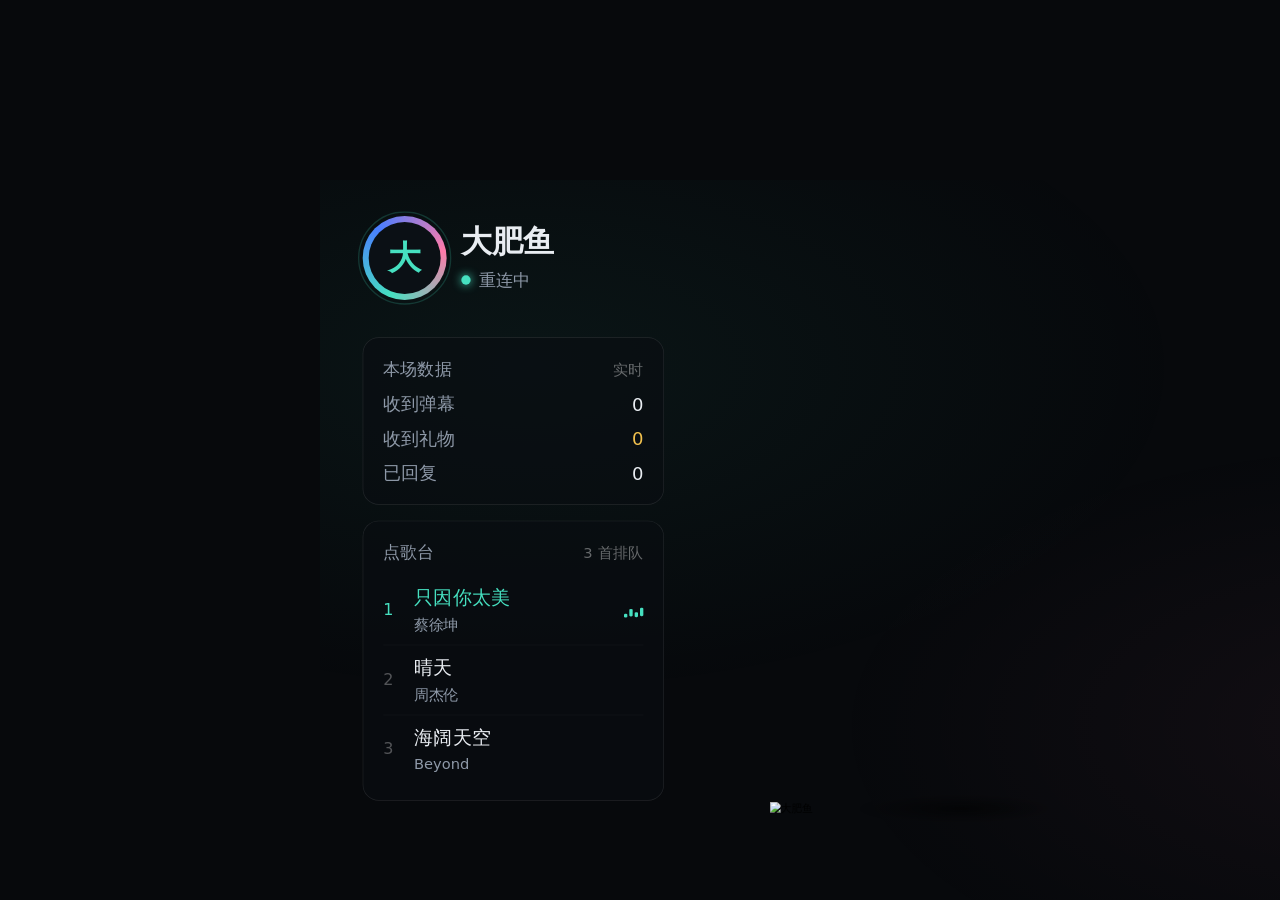
==== index.html @ 65b8901b "chore: 建库 —— 只收代码，素材/缓存/登录态一律不进仓库 这个目录 555MB，代码只占 6.6MB。收进来的 44 个文件： 桥（bridge.mjs / reply.mjs）、原生画面（" ====
<!doctype html>
<html lang="zh-CN">
<head>
<meta charset="utf-8">
<meta name="viewport" content="width=device-width, initial-scale=1">
<title>抖音直播 overlay · 1080×1920</title>
<style>
  :root{
    --sw:1080px;          /* 画布尺寸：竖屏 9:16，body.wide 下改成横屏 16:9 */
    --sh:1920px;
    --ink:#E9EDF2;
    --dim:#8E99A8;
    --teal:#46E0C0;
    --gold:#F2C14E;
    --pink:#FF7BA9;
    --card:rgba(10,14,18,.62);
    --stroke:rgba(255,255,255,.10);
    --stroke-2:rgba(255,255,255,.18);
    font-family:"PingFang SC","Microsoft YaHei","Noto Sans SC",system-ui,sans-serif;
  }
  *{box-sizing:border-box;margin:0;padding:0}
  html,body{height:100%;overflow:hidden;background:#07090c}
  body.obs{background:transparent}

  #wrap{position:fixed;inset:0;display:grid;place-items:center}
  #stage{
    position:relative;width:var(--sw);height:var(--sh);
    transform-origin:center center;
    background:
      radial-gradient(1100px 700px at 18% 22%, rgba(70,224,192,.06), transparent 60%),
      radial-gradient(900px 620px at 84% 74%, rgba(255,123,169,.05), transparent 60%);
  }
  body.obs #stage{background:none}

  .hint{
    position:absolute;left:0;right:0;bottom:14px;text-align:center;
    font-size:20px;color:rgba(255,255,255,.28);letter-spacing:.4px;
    display:none;
  }
  body.showhint .hint{display:block}
  body.obs .hint{display:none}

  .card{
    background:var(--card);
    border:1px solid var(--stroke);
    border-radius:24px;
    /* 原来这里还有 backdrop-filter:blur(14px)，是渲染进程 OOM 的帮凶：
       背景里有动画元素时，毛玻璃每帧都要重拍一次背景快照。深色画布上肉眼几乎看不出差别。 */
  }

  /* ---------- 左上：主播牌 ---------- */
  .brand{position:absolute;left:56px;top:72px;display:flex;align-items:center;gap:20px}
  .avatar{
    width:104px;height:104px;border-radius:50%;
    background:conic-gradient(from 200deg,#46E0C0,#4a7dff,#ff7ba9,#46E0C0);
    display:grid;place-items:center;position:relative;
  }
  .avatar::after{
    content:"";position:absolute;inset:-6px;border-radius:50%;
    border:2px solid rgba(70,224,192,.35);
    animation:pulse 3.2s ease-in-out infinite;
  }
  @keyframes pulse{0%,100%{opacity:.35;transform:scale(1)}50%{opacity:.9;transform:scale(1.03)}}
  .avatar i{
    width:88px;height:88px;border-radius:50%;background:#0b1015;
    display:grid;place-items:center;font-style:normal;
    font-size:40px;font-weight:600;color:var(--teal);
  }
  .avatar img{
    width:88px;height:88px;border-radius:50%;object-fit:cover;
    object-position:50% 42%;display:block;position:relative;
  }

  /* 中间：皮套位
     注意：这里**不能用 filter:drop-shadow**。给一个正在做 transform 动画的元素加
     50px 高斯阴影 = 每帧重新栅格化整块带模糊的图层，iGPU 上会烧 CPU 并撑爆显存。
     阴影改用下面那个 .pi-shadow 的径向渐变椭圆，纯填充，几乎零成本。 */
  .pi{
    position:absolute;left:50%;bottom:370px;width:600px;
    transform:translateX(-50%);
    animation:float 6s ease-in-out infinite;
    will-change:transform;
  }
  .pi img{
    width:100%;display:block;
    animation:breathe 4.2s ease-in-out infinite;
    transform-origin:50% 92%;
  }
  .pi-shadow{
    position:absolute;left:50%;bottom:340px;width:440px;height:72px;
    transform:translateX(-50%);
    background:radial-gradient(50% 50% at 50% 50%,rgba(0,0,0,.55),rgba(0,0,0,0) 72%);
    animation:floatS 6s ease-in-out infinite;
    pointer-events:none;
  }
  @keyframes floatS{
    0%,100%{transform:translateX(-50%) scale(1);opacity:.9}
    50%{transform:translateX(-50%) scale(.96);opacity:.72}
  }
  @keyframes float{
    0%,100%{transform:translateX(-50%) translateY(0)}
    50%{transform:translateX(-50%) translateY(-12px)}
  }
  @keyframes breathe{
    0%,100%{transform:scale(1)}
    50%{transform:scale(1.018)}
  }
  /* 说话时轻微起伏，让静态图看起来还有气 */
  body.talking .pi img{animation:breathe 1.6s ease-in-out infinite}
  .who b{display:block;font-size:38px;font-weight:600;letter-spacing:.5px;color:var(--ink);line-height:1.15}
  .who span{display:flex;align-items:center;gap:10px;margin-top:12px;font-size:22px;color:var(--dim)}
  .dot{width:12px;height:12px;border-radius:50%;background:var(--teal);box-shadow:0 0 14px var(--teal)}
  .dot.busy{background:var(--gold);box-shadow:0 0 14px var(--gold)}

  /* ---------- 左栏 ---------- */
  .leftcol{position:absolute;left:56px;top:300px;width:406px;display:flex;flex-direction:column;gap:20px}

  .card.pad{padding:26px 26px 24px}
  .k{font-size:21px;color:var(--dim);letter-spacing:.6px;margin-bottom:16px;display:flex;justify-content:space-between;align-items:baseline}
  .k em{font-style:normal;font-size:19px;color:rgba(255,255,255,.38)}
  .big{font-size:56px;font-weight:600;color:var(--ink);line-height:1;font-variant-numeric:tabular-nums}
  .big small{font-size:24px;color:var(--dim);font-weight:400;margin-left:8px}

  .bar{height:10px;border-radius:99px;background:rgba(255,255,255,.09);overflow:hidden;margin-top:20px}
  .bar i{display:block;height:100%;width:0;border-radius:99px;
    background:linear-gradient(90deg,var(--teal),#7fe0ff);transition:width .9s cubic-bezier(.2,.8,.2,1)}

  .rows{display:flex;flex-direction:column;gap:14px}
  .row{display:flex;justify-content:space-between;align-items:center;font-size:23px;color:var(--dim)}
  .row b{color:var(--ink);font-weight:500;font-variant-numeric:tabular-nums}
  .row b.hot{color:var(--gold)}

  /* 点歌台 */
  .song{display:flex;gap:14px;align-items:center;padding:12px 0;border-top:1px solid rgba(255,255,255,.06)}
  .song:first-of-type{border-top:0;padding-top:0}
  .idx{width:26px;font-size:20px;color:rgba(255,255,255,.3);font-variant-numeric:tabular-nums}
  .song .t{flex:1;min-width:0}
  .song .t b{display:block;font-size:24px;font-weight:500;color:var(--ink);white-space:nowrap;overflow:hidden;text-overflow:ellipsis}
  .song .t span{display:block;font-size:19px;color:var(--dim);margin-top:5px;white-space:nowrap;overflow:hidden;text-overflow:ellipsis}
  .song.now .idx{color:var(--teal)}
  .song.now .t b{color:var(--teal)}
  .eq{display:flex;align-items:flex-end;gap:3px;height:22px}
  .eq i{width:4px;background:var(--teal);border-radius:2px;animation:eq .9s ease-in-out infinite}
  .eq i:nth-child(1){height:9px;animation-delay:0s}
  .eq i:nth-child(2){height:18px;animation-delay:.15s}
  .eq i:nth-child(3){height:12px;animation-delay:.3s}
  .eq i:nth-child(4){height:20px;animation-delay:.45s}
  @keyframes eq{0%,100%{transform:scaleY(.45)}50%{transform:scaleY(1)}}

  /* ---------- 右栏弹幕 ---------- */
  .rightcol{position:absolute;right:56px;bottom:1040px;width:400px;display:flex;flex-direction:column;justify-content:flex-end;gap:12px}
  .dm{
    align-self:flex-end;max-width:100%;
    padding:14px 20px;border-radius:18px 18px 20px 6px;
    background:rgba(10,14,18,.80);border:1px solid var(--stroke);
    font-size:24px;line-height:1.45;color:var(--ink);word-break:break-word;
    animation:in .34s cubic-bezier(.2,.9,.25,1) both;
  }
  .dm u{text-decoration:none;color:var(--teal);margin-right:10px;font-size:21px;opacity:.92}
  .dm.gift{border-color:rgba(242,193,78,.45);background:rgba(56,42,12,.72)}
  .dm.gift u{color:var(--gold)}
  .dm.me{border-color:rgba(70,224,192,.45);background:rgba(8,44,40,.72)}
  @keyframes in{from{opacity:0;transform:translateY(14px) scale(.97)}to{opacity:1;transform:none}}
  .dm.out{animation:out .3s ease-in forwards}
  @keyframes out{to{opacity:0;transform:translateY(-10px)}}
  /* ?preview=1 校对版式时关掉入场动画，方便截图 */
  body.preview .dm{animation:none}

  /* ---------- 底部字幕 ---------- */
  .subtitle{
    position:absolute;left:50%;bottom:246px;transform:translateX(-50%);
    width:820px;min-height:96px;padding:24px 34px;border-radius:22px;
    background:rgba(8,12,16,.88);border:1px solid var(--stroke-2);
    display:flex;align-items:center;gap:18px;
    opacity:0;transition:opacity .35s ease;
  }
  .subtitle.on{opacity:1}
  .subtitle .tag{
    flex:none;font-size:19px;color:#08120f;background:var(--teal);
    padding:6px 12px;border-radius:8px;letter-spacing:.5px;
  }
  .subtitle p{font-size:30px;line-height:1.45;color:var(--ink)}
  .caret{display:inline-block;width:3px;height:30px;background:var(--teal);vertical-align:-5px;animation:blink 1s steps(1) infinite}
  @keyframes blink{50%{opacity:0}}

  /* ---------- 右下角元信息 ---------- */
  .foot{position:absolute;right:56px;bottom:56px;text-align:right;font-size:20px;color:rgba(255,255,255,.34);line-height:1.7}
  .foot b{color:rgba(255,255,255,.6);font-weight:500}

  /* ================= 16:9 横屏布局 =================
     加 ?ar=16:9，或者窗口本身就是横的，就自动切到这套。
     注意：横屏不只是把画布变宽——同样的 px 字号放到 1920 宽的画布上
     会显得很小，所以字号要同步放大一圈。 */
  body.wide{--sw:1920px;--sh:1080px}

  body.wide #stage{
    background:
      radial-gradient(1600px 800px at 16% 26%, rgba(70,224,192,.06), transparent 62%),
      radial-gradient(1400px 700px at 85% 76%, rgba(255,123,169,.05), transparent 62%);
  }

  body.wide .brand{left:64px;top:54px;gap:22px}
  body.wide .avatar{width:126px;height:126px}
  body.wide .avatar::after{inset:-7px}
  body.wide .avatar img,body.wide .avatar i{width:108px;height:108px;font-size:50px}
  body.wide .who b{font-size:46px}
  body.wide .who span{font-size:26px;margin-top:14px;gap:12px}
  body.wide .dot{width:14px;height:14px}

  body.wide .leftcol{left:64px;top:236px;width:452px;gap:24px}
  body.wide .card.pad{padding:30px 30px 28px}
  body.wide .k{font-size:25px;margin-bottom:18px}
  body.wide .k em{font-size:22px}
  body.wide .rows{gap:16px}
  body.wide .row{font-size:27px}
  body.wide .song{gap:16px;padding:14px 0}
  body.wide .idx{width:30px;font-size:24px}
  body.wide .song .t b{font-size:29px}
  body.wide .song .t span{font-size:22px;margin-top:6px}
  body.wide .eq{height:26px}
  body.wide .eq i{width:5px}

  /* 皮套：横屏只有 1080 高，底部还要留字幕条，所以给 570 宽 */
  body.wide .pi{width:570px;bottom:126px}
  body.wide .pi-shadow{width:420px;height:66px;bottom:104px}

  body.wide .rightcol{right:64px;bottom:206px;width:470px;gap:14px}
  body.wide .dm{font-size:28px;padding:16px 22px}
  body.wide .dm u{font-size:24px}

  body.wide .subtitle{width:900px;min-height:86px;bottom:34px;padding:20px 30px}
  body.wide .subtitle p{font-size:34px}
  body.wide .subtitle .tag{font-size:21px;padding:7px 14px}
  body.wide .caret{height:34px}

  body.wide .foot{right:64px;bottom:40px;font-size:22px}

  /* ================= 轻量模式（默认开启） =================
     常驻动画一律关掉。原因很硬：这个页面只要有一个像素在动，
     浏览器就得一帧一帧重画整块图层——实测那台机器上渲染进程
     36 秒里烧掉 18~24 秒 CPU，然后 abort() 崩掉。
     关掉之后页面彻底静止，只在弹幕进来时重绘那一小块，CPU 近似为 0。
     想看动效就加 ?fx=1。 */
  body:not(.fx) .pi,
  body:not(.fx) .pi img,
  body:not(.fx) .pi-shadow,
  body:not(.fx) .avatar::after,
  body:not(.fx) .eq i,
  body:not(.fx) .caret{animation:none}
  body:not(.fx) .avatar::after{opacity:.55}
  body:not(.fx) .eq i{transform:scaleY(.62)}
  /* 弹幕气泡的入场动画保留：只跑 0.34 秒就停，属于一次性开销 */

</style>
</head>
<body>

<div id="wrap">
  <div id="stage">

    <div class="brand">
      <div class="avatar"><img id="avatarimg" alt=""><i id="initial">鱼</i></div>
      <div class="who">
        <b id="streamer">小鱼</b>
        <span><i class="dot" id="dot"></i><em id="state" style="font-style:normal">待机中</em></span>
      </div>
    </div>

    <div class="leftcol">
      <div class="card pad" id="progcard">
        <div class="k"><span id="ktitle">本场进度</span><em id="round">0 / 12</em></div>
        <div class="big"><span id="pct">0</span><small>%</small></div>
        <div class="bar"><i id="barfill"></i></div>
      </div>

      <div class="card pad">
        <div class="k"><span id="ktitle2">今晚刷到的</span><em>实时</em></div>
        <div class="rows">
          <div class="row"><span id="k1">看过视频</span><b id="s1">0</b></div>
          <div class="row"><span id="k2">值得一看</span><b id="s2" class="hot">0</b></div>
          <div class="row"><span id="k3">回复弹幕</span><b id="s3">0</b></div>
        </div>
      </div>

      <div class="card pad">
        <div class="k"><span>点歌台</span><em id="songcount">3 首排队</em></div>
        <div id="songs"></div>
      </div>
    </div>

    <div class="pi-shadow"></div>
    <div class="pi" id="pi"><img id="piimg" alt="大肥鱼"></div>

    <div class="rightcol" id="dm"></div>

    <div class="subtitle" id="sub">
      <span class="tag">说话</span>
      <p><span id="subtext"></span><span class="caret"></span></p>
    </div>

    <div class="foot">
      在线 <b id="online">3</b> · 本场 <b id="dur">00:00</b><br>
      饭钱 <b id="token">17.54</b>
    </div>

    <div class="hint">本地预览 · 放 OBS / 直播伴侣 时加 <code>?obs=1</code> 走透明</div>
  </div>
</div>

<script>
(function () {
  const q = new URLSearchParams(location.search);
  const OBS = q.get('obs') === '1';
  if (OBS) document.body.classList.add('obs');
  if (q.get('hint') === '1') document.body.classList.add('showhint');
  // ?fx=1 才开常驻动画，默认是静止版（更省 CPU）
  if (q.get('fx') === '1') document.body.classList.add('fx');

  // 直播模式：用 http 打开（桥自带的页面）就默认连桥；
  // 用 file:// 打开要显式 ?live=1&bridge=http://127.0.0.1:18081
  const BRIDGE = q.get('bridge') || (location.origin !== 'null' ? location.origin : '');
  const LIVE = q.get('demo') === '1' ? false
    : (q.get('live') === '1' || /^https?:$/.test(location.protocol));

  // 画布朝向：显式 ?ar=16:9 / ?ar=9:16，否则按窗口本身的宽高自动判断。
  // 直播伴侣的画布如果是横屏，就必须用 body.wide 那套布局，不然竖屏内容
  // 只会被塞成中间一条、两边留大黑边。
  const AR = q.get('ar');
  const wantWide = () => (AR === '16:9' ? true : AR === '9:16' ? false : innerWidth > innerHeight);
  if (wantWide()) document.body.classList.add('wide');

  const name = q.get('name') || '大肥鱼';
  document.getElementById('streamer').textContent = name;
  document.getElementById('initial').textContent = name.slice(0, 1);

  // 形象：默认用 assets/ 里抠好的大肥鱼。?pi=0 关掉皮套，?pi=<路径> 换图；
  // ?avatar=<路径> 换左上角小头像，?avatar=0 退回首字。
  const piBox = document.getElementById('pi');
  const PI_SRC = q.get('pi');
  if (PI_SRC === '0' || PI_SRC === 'off') piBox.style.display = 'none';
  else document.getElementById('piimg').src = PI_SRC || 'assets/dafeiyu.png';

  const avImg = document.getElementById('avatarimg');
  const avInitial = document.getElementById('initial');
  const AV_SRC = q.get('avatar');
  if (AV_SRC === '0' || AV_SRC === 'off') avImg.style.display = 'none';
  else {
    avImg.onload = function () { avInitial.style.display = 'none'; };
    avImg.onerror = function () { avImg.style.display = 'none'; };
    avImg.src = AV_SRC || 'assets/dafeiyu-face.png';
  }

  const $ = (id) => document.getElementById(id);
  const stage = $('stage');
  const bg = q.get('bg');
  if (bg && !OBS) stage.style.background = '#07090c url("' + bg + '") center/cover no-repeat';
  const fit = () => {
    // 窗口被拉成横向就切横屏版式，退回竖向就切回竖屏——两边都能直接用
    document.body.classList.toggle('wide', wantWide());
    const s = Math.min(innerWidth / stage.offsetWidth, innerHeight / stage.offsetHeight);
    stage.style.transform = 'scale(' + s + ')';
  };
  addEventListener('resize', fit); fit();

  /* ---------- 数据 ---------- */
  const S = { pct: 0, round: 0, total: 12, seen: 0, picked: 0, replied: 0, online: 3, token: 17.54, sec: 0 };

  function render() {
    $('pct').textContent = Math.round(S.pct);
    $('barfill').style.width = S.pct + '%';
    $('round').textContent = S.round + ' / ' + S.total;
    $('s1').textContent = S.seen;
    $('s2').textContent = S.picked;
    $('s3').textContent = S.replied;
    $('online').textContent = S.online;
    $('token').textContent = S.token.toFixed(2);
    const m = String(Math.floor(S.sec / 60)).padStart(2, '0');
    const ss = String(S.sec % 60).padStart(2, '0');
    $('dur').textContent = m + ':' + ss;
  }
  setInterval(() => { S.sec++; render(); }, 1000);

  /* ---------- 弹幕 ---------- */
  const list = $('dm');
  const MAX = 7;

  function pushDanmaku(o) {
    const el = document.createElement('div');
    el.className = 'dm' + (o.kind === 'gift' ? ' gift' : o.kind === 'me' ? ' me' : '');
    const u = document.createElement('u');
    u.textContent = o.user || '观众';
    el.append(u, document.createTextNode(o.text || ''));
    list.appendChild(el);
    while (list.children.length > MAX) {
      const old = list.firstElementChild;
      old.classList.add('out');
      setTimeout(() => old.remove(), 300);
    }
  }

  /* ---------- 字幕（打字机） ---------- */
  let typing = null;
  function say(text) {
    const box = $('sub'), t = $('subtext');
    if (typing) clearInterval(typing);
    document.body.classList.add('talking');
    box.classList.add('on');
    $('dot').classList.remove('busy');
    $('state').textContent = '说话中';
    t.textContent = '';
    let i = 0;
    typing = setInterval(() => {
      t.textContent = text.slice(0, ++i);
      if (i >= text.length) {
        clearInterval(typing); typing = null;
        setTimeout(() => {
          if (!typing) {
            box.classList.remove('on');
            document.body.classList.remove('talking');
            $('state').textContent = '待机中';
          }
        }, 2600);
      }
    }, 62);
  }

  function think() {
    $('dot').classList.add('busy');
    $('state').textContent = '思考中';
  }

  /* ---------- 点歌台 ---------- */
  const songs = [
    { t: '只因你太美', by: '蔡徐坤' },
    { t: '晴天', by: '周杰伦' },
    { t: '海阔天空', by: 'Beyond' },
  ];
  function renderSongs() {
    const box = $('songs');
    box.innerHTML = '';
    songs.forEach((s, i) => {
      const d = document.createElement('div');
      d.className = 'song' + (i === 0 ? ' now' : '');
      d.innerHTML =
        '<span class="idx">' + (i + 1) + '</span>' +
        '<span class="t"><b></b><span></span></span>' +
        (i === 0 ? '<span class="eq"><i></i><i></i><i></i><i></i></span>' : '');
      d.querySelector('b').textContent = s.t;
      d.querySelector('.t span').textContent = s.by;
      box.appendChild(d);
    });
    $('songcount').textContent = songs.length + ' 首排队';
  }
  renderSongs();
  function nextSong() { songs.push(songs.shift()); renderSongs(); }

  /* ---------- 对外 API（后面接 DSH 用的就是这几个） ---------- */
  window.overlay = {
    danmaku: pushDanmaku,
    say, think,
    stats(patch) { Object.assign(S, patch); render(); },
    addSong(s) { songs.push(s); renderSongs(); },
    nextSong,
  };
  addEventListener('message', (e) => {
    const d = e.data || {};
    if (d.type === 'danmaku') pushDanmaku(d.payload || {});
    else if (d.type === 'say') say(d.payload || '');
    else if (d.type === 'think') think();
    else if (d.type === 'stats') window.overlay.stats(d.payload || {});
  });

  /* ---------- 直播模式：接桥（SSE） ---------- */
  function connectLive() {
    document.body.classList.add('live');
    // 左栏文案换成直播口径，进度条对直播没意义，直接收起来
    const pc = $('progcard');
    if (pc) pc.style.display = 'none';
    $('ktitle2').textContent = '本场数据';
    $('k1').textContent = '收到弹幕';
    $('k2').textContent = '收到礼物';
    $('k3').textContent = '已回复';

    if (!BRIDGE) {
      $('state').textContent = '未连桥';
      return;
    }
    $('state').textContent = '连接中';
    let es;
    try {
      es = new EventSource(BRIDGE + '/events');
    } catch (e) {
      $('state').textContent = '连不上';
      return;
    }
    es.onopen = () => {
      $('state').textContent = '直播中';
      $('dot').classList.remove('busy');
    };
    es.onerror = () => {
      $('state').textContent = '重连中';
    };
    es.onmessage = (ev) => {
      let m;
      try { m = JSON.parse(ev.data); } catch (e) { return; }
      const d = m.payload || {};
      if (m.type === 'danmaku') {
        pushDanmaku(d);
      } else if (m.type === 'say') {
        say(typeof d === 'string' ? d : (d.text || ''));
      } else if (m.type === 'think') {
        think();
      } else if (m.type === 'stats') {
        if (d.online != null) S.online = d.online;
        if (d.seen != null) S.seen = d.seen;
        if (d.picked != null) S.picked = d.picked;
        if (d.replied != null) S.replied = d.replied;
        render();
      }
    };
  }

  /* ---------- 演示数据 ---------- */
  const feed = [
    ['阿伟', '这歌真的好听', ''],
    ['momo', '主播今天状态不错啊', ''],
    ['夜色', '送出一个「小心心」', 'gift'],
    ['小蒋', '这是 AI 吗 好像真人', ''],
    ['路人甲', '点歌：孤勇者', ''],
    ['枫', '这段我循环三遍了', ''],
    ['K', '送出一个「抖音一号」', 'gift'],
    ['никто', '刚才那个视频我也刷到过', ''],
    ['阿七', '关注了 明天还来', ''],
    ['小鱼', '谢谢夜色的小心心～', 'me'],
  ];
  let fi = 0;
  function loopDanmaku() {
    const [u, t, k] = feed[fi++ % feed.length];
    pushDanmaku({ user: u, text: t, kind: k });
    S.online = Math.max(3, S.online + (Math.random() > .5 ? 1 : -1));
    if (k === 'gift') S.token = Math.max(0, S.token - 0.05);
    render();
    setTimeout(loopDanmaku, 1900 + Math.random() * 1600);
  }

  const lines = [
    '刚刷到一条修键盘的，居然把轴拆开一个个洗，我服了。',
    '这条美食视频不建议深夜看，我是受害者。',
    '今晚第十二轮了，筛出来三条，等会儿发你。',
    '有人点孤勇者，下一首就放它。',
  ];
  let li = 0;
  function loopTalk() {
    think();
    setTimeout(() => {
      say(lines[li++ % lines.length]);
      S.picked = Math.min(S.total, S.picked + 1);
      S.seen += 6 + Math.floor(Math.random() * 5);
      S.replied += 1;
      S.round = Math.min(S.total, S.round + 1);
      S.pct = (S.round / S.total) * 100;
      render();
    }, 1400);
    setTimeout(loopTalk, 11000);
  }

  /* ---------- 内存看门狗 ----------
     Chrome 渲染进程真崩了，页面会被替换成「喔唷，崩溃啦」，外面救不回来。
     这里只能兜住 JS 堆这一侧：涨到阈值就自动重载，别等它崩。
     GPU 侧的超支靠的是上面去掉 filter/backdrop-filter，那个看门狗管不了。 */
  (function memGuard() {
    const mem = performance.memory;
    if (!mem) return;                      // 非 Chrome 内核没有这个 API
    setInterval(() => {
      const mb = mem.usedJSHeapSize / 1048576;
      if (mb > 220) {
        console.warn('[overlay] JS 堆 ' + mb.toFixed(0) + 'MB，自动重载');
        location.reload();
      }
    }, 20000);
  })();

  /* ---------- 遥测：每 5 秒把堆大小/节点数送给桥 ----------
     崩了之后 Bridge 那边的 hb.log 会留着最后几个点，
     能看出到底是「内存一路涨上去」还是「一直很稳但突然死」。 */
  (function telemetry() {
    if (!BRIDGE) return;
    const mem = performance.memory;
    const beat = () => {
      try {
        const p = new URLSearchParams({
          m: mem ? (mem.usedJSHeapSize / 1048576).toFixed(1) : '-',
          n: String(document.getElementsByTagName('*').length),
          s: String(S.sec),
        });
        fetch(BRIDGE + '/hb?' + p, { keepalive: true }).catch(() => {});
      } catch (e) { /* 遥测永远不该影响画面 */ }
    };
    beat();
    setInterval(beat, 5000);
  })();

  if (LIVE) {
    $('state').textContent = '待连接';
    render();
    connectLive();
    // ?preview=1 只塞几条假弹幕校对版式，开播时千万别带
    if (q.get('preview') === '1') {
      document.body.classList.add('preview');
      [
        { user: '阿伟', text: '这歌真的好听', kind: '' },
        { user: 'momo', text: '主播今天状态不错啊', kind: '' },
        { user: '夜色', text: '送出一个「小心心」', kind: 'gift' },
        { user: '小蒋', text: '这是 AI 吗 好像真人', kind: '' },
      ].forEach(pushDanmaku);
      $('state').textContent = '直播中';
    }
  } else {
    S.round = 4; S.picked = 9; S.replied = 26; S.seen = 137;
    S.pct = (S.round / S.total) * 100;
    let n = 0;
    const tick = setInterval(() => {
      n += 3; S.seen = 137 + n; render();
      if (n >= 30) clearInterval(tick);
    }, 70);
    render();

    setTimeout(loopDanmaku, 600);
    setTimeout(loopTalk, 1800);
    setTimeout(nextSong, 24000);
  }
})();
</script>
</body>
</html>
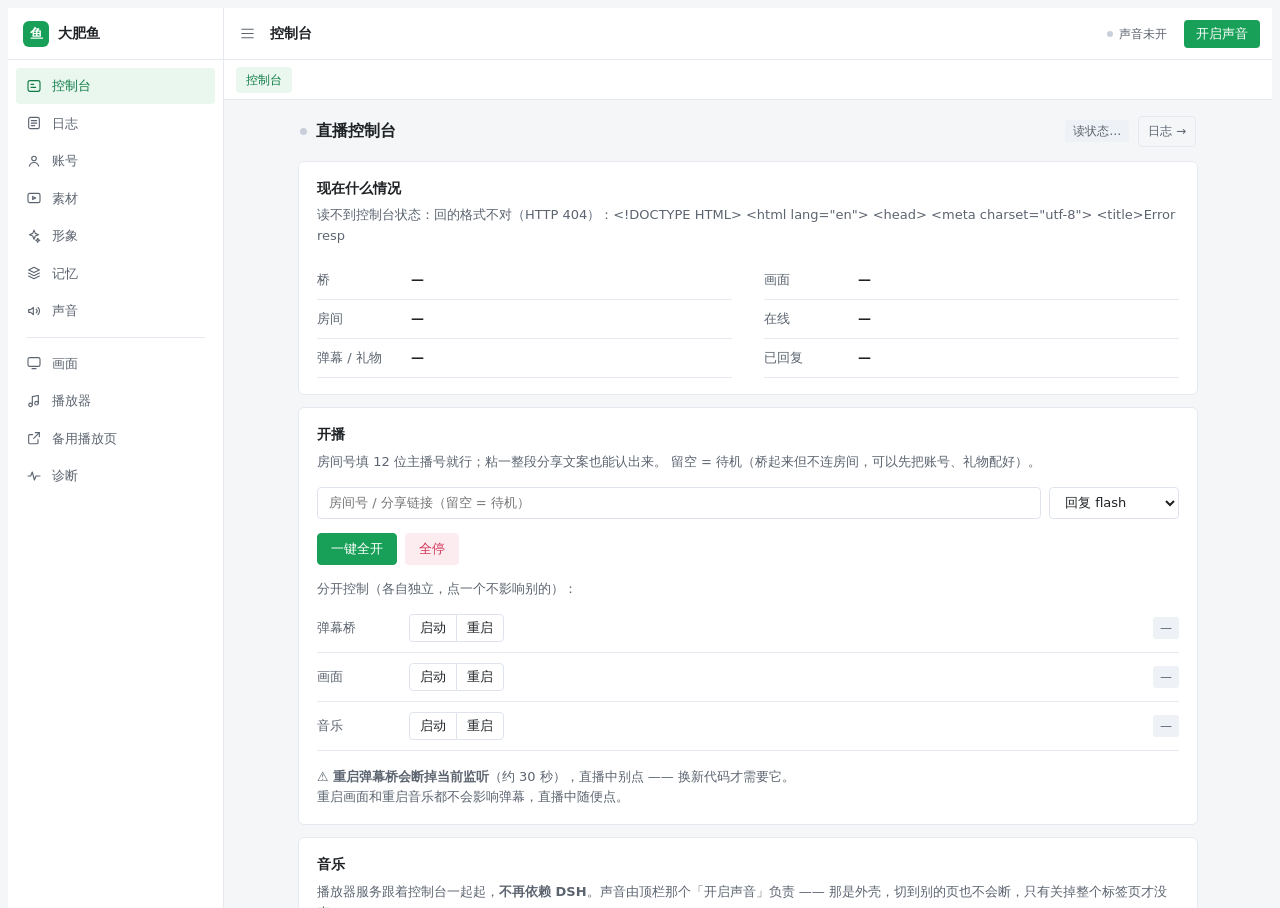
==== commit aff1f1ee: "feat(ui): 统一外壳 —— 一个侧栏装所有页面，日志拆出来单独一页 以前每页各有一套顶栏和配色，点来点去像五个不同的网站。现在：  - index.html 是唯一外壳：左侧菜单 + 常驻播放" ====
--- a/index.html
+++ b/index.html
@@ -1,635 +1,611 @@
-<!doctype html>
-<html lang="zh-CN">
-<head>
-<meta charset="utf-8">
-<meta name="viewport" content="width=device-width, initial-scale=1">
-<title>抖音直播 overlay · 1080×1920</title>
-<style>
-  :root{
-    --sw:1080px;          /* 画布尺寸：竖屏 9:16，body.wide 下改成横屏 16:9 */
-    --sh:1920px;
-    --ink:#E9EDF2;
-    --dim:#8E99A8;
-    --teal:#46E0C0;
-    --gold:#F2C14E;
-    --pink:#FF7BA9;
-    --card:rgba(10,14,18,.62);
-    --stroke:rgba(255,255,255,.10);
-    --stroke-2:rgba(255,255,255,.18);
-    font-family:"PingFang SC","Microsoft YaHei","Noto Sans SC",system-ui,sans-serif;
-  }
-  *{box-sizing:border-box;margin:0;padding:0}
-  html,body{height:100%;overflow:hidden;background:#07090c}
-  body.obs{background:transparent}
-
-  #wrap{position:fixed;inset:0;display:grid;place-items:center}
-  #stage{
-    position:relative;width:var(--sw);height:var(--sh);
-    transform-origin:center center;
-    background:
-      radial-gradient(1100px 700px at 18% 22%, rgba(70,224,192,.06), transparent 60%),
-      radial-gradient(900px 620px at 84% 74%, rgba(255,123,169,.05), transparent 60%);
-  }
-  body.obs #stage{background:none}
-
-  .hint{
-    position:absolute;left:0;right:0;bottom:14px;text-align:center;
-    font-size:20px;color:rgba(255,255,255,.28);letter-spacing:.4px;
-    display:none;
-  }
-  body.showhint .hint{display:block}
-  body.obs .hint{display:none}
-
-  .card{
-    background:var(--card);
-    border:1px solid var(--stroke);
-    border-radius:24px;
-    /* 原来这里还有 backdrop-filter:blur(14px)，是渲染进程 OOM 的帮凶：
-       背景里有动画元素时，毛玻璃每帧都要重拍一次背景快照。深色画布上肉眼几乎看不出差别。 */
-  }
-
-  /* ---------- 左上：主播牌 ---------- */
-  .brand{position:absolute;left:56px;top:72px;display:flex;align-items:center;gap:20px}
-  .avatar{
-    width:104px;height:104px;border-radius:50%;
-    background:conic-gradient(from 200deg,#46E0C0,#4a7dff,#ff7ba9,#46E0C0);
-    display:grid;place-items:center;position:relative;
-  }
-  .avatar::after{
-    content:"";position:absolute;inset:-6px;border-radius:50%;
-    border:2px solid rgba(70,224,192,.35);
-    animation:pulse 3.2s ease-in-out infinite;
-  }
-  @keyframes pulse{0%,100%{opacity:.35;transform:scale(1)}50%{opacity:.9;transform:scale(1.03)}}
-  .avatar i{
-    width:88px;height:88px;border-radius:50%;background:#0b1015;
-    display:grid;place-items:center;font-style:normal;
-    font-size:40px;font-weight:600;color:var(--teal);
-  }
-  .avatar img{
-    width:88px;height:88px;border-radius:50%;object-fit:cover;
-    object-position:50% 42%;display:block;position:relative;
-  }
-
-  /* 中间：皮套位
-     注意：这里**不能用 filter:drop-shadow**。给一个正在做 transform 动画的元素加
-     50px 高斯阴影 = 每帧重新栅格化整块带模糊的图层，iGPU 上会烧 CPU 并撑爆显存。
-     阴影改用下面那个 .pi-shadow 的径向渐变椭圆，纯填充，几乎零成本。 */
-  .pi{
-    position:absolute;left:50%;bottom:370px;width:600px;
-    transform:translateX(-50%);
-    animation:float 6s ease-in-out infinite;
-    will-change:transform;
-  }
-  .pi img{
-    width:100%;display:block;
-    animation:breathe 4.2s ease-in-out infinite;
-    transform-origin:50% 92%;
-  }
-  .pi-shadow{
-    position:absolute;left:50%;bottom:340px;width:440px;height:72px;
-    transform:translateX(-50%);
-    background:radial-gradient(50% 50% at 50% 50%,rgba(0,0,0,.55),rgba(0,0,0,0) 72%);
-    animation:floatS 6s ease-in-out infinite;
-    pointer-events:none;
-  }
-  @keyframes floatS{
-    0%,100%{transform:translateX(-50%) scale(1);opacity:.9}
-    50%{transform:translateX(-50%) scale(.96);opacity:.72}
-  }
-  @keyframes float{
-    0%,100%{transform:translateX(-50%) translateY(0)}
-    50%{transform:translateX(-50%) translateY(-12px)}
-  }
-  @keyframes breathe{
-    0%,100%{transform:scale(1)}
-    50%{transform:scale(1.018)}
-  }
-  /* 说话时轻微起伏，让静态图看起来还有气 */
-  body.talking .pi img{animation:breathe 1.6s ease-in-out infinite}
-  .who b{display:block;font-size:38px;font-weight:600;letter-spacing:.5px;color:var(--ink);line-height:1.15}
-  .who span{display:flex;align-items:center;gap:10px;margin-top:12px;font-size:22px;color:var(--dim)}
-  .dot{width:12px;height:12px;border-radius:50%;background:var(--teal);box-shadow:0 0 14px var(--teal)}
-  .dot.busy{background:var(--gold);box-shadow:0 0 14px var(--gold)}
-
-  /* ---------- 左栏 ---------- */
-  .leftcol{position:absolute;left:56px;top:300px;width:406px;display:flex;flex-direction:column;gap:20px}
-
-  .card.pad{padding:26px 26px 24px}
-  .k{font-size:21px;color:var(--dim);letter-spacing:.6px;margin-bottom:16px;display:flex;justify-content:space-between;align-items:baseline}
-  .k em{font-style:normal;font-size:19px;color:rgba(255,255,255,.38)}
-  .big{font-size:56px;font-weight:600;color:var(--ink);line-height:1;font-variant-numeric:tabular-nums}
-  .big small{font-size:24px;color:var(--dim);font-weight:400;margin-left:8px}
-
-  .bar{height:10px;border-radius:99px;background:rgba(255,255,255,.09);overflow:hidden;margin-top:20px}
-  .bar i{display:block;height:100%;width:0;border-radius:99px;
-    background:linear-gradient(90deg,var(--teal),#7fe0ff);transition:width .9s cubic-bezier(.2,.8,.2,1)}
-
-  .rows{display:flex;flex-direction:column;gap:14px}
-  .row{display:flex;justify-content:space-between;align-items:center;font-size:23px;color:var(--dim)}
-  .row b{color:var(--ink);font-weight:500;font-variant-numeric:tabular-nums}
-  .row b.hot{color:var(--gold)}
-
-  /* 点歌台 */
-  .song{display:flex;gap:14px;align-items:center;padding:12px 0;border-top:1px solid rgba(255,255,255,.06)}
-  .song:first-of-type{border-top:0;padding-top:0}
-  .idx{width:26px;font-size:20px;color:rgba(255,255,255,.3);font-variant-numeric:tabular-nums}
-  .song .t{flex:1;min-width:0}
-  .song .t b{display:block;font-size:24px;font-weight:500;color:var(--ink);white-space:nowrap;overflow:hidden;text-overflow:ellipsis}
-  .song .t span{display:block;font-size:19px;color:var(--dim);margin-top:5px;white-space:nowrap;overflow:hidden;text-overflow:ellipsis}
-  .song.now .idx{color:var(--teal)}
-  .song.now .t b{color:var(--teal)}
-  .eq{display:flex;align-items:flex-end;gap:3px;height:22px}
-  .eq i{width:4px;background:var(--teal);border-radius:2px;animation:eq .9s ease-in-out infinite}
-  .eq i:nth-child(1){height:9px;animation-delay:0s}
-  .eq i:nth-child(2){height:18px;animation-delay:.15s}
-  .eq i:nth-child(3){height:12px;animation-delay:.3s}
-  .eq i:nth-child(4){height:20px;animation-delay:.45s}
-  @keyframes eq{0%,100%{transform:scaleY(.45)}50%{transform:scaleY(1)}}
-
-  /* ---------- 右栏弹幕 ---------- */
-  .rightcol{position:absolute;right:56px;bottom:1040px;width:400px;display:flex;flex-direction:column;justify-content:flex-end;gap:12px}
-  .dm{
-    align-self:flex-end;max-width:100%;
-    padding:14px 20px;border-radius:18px 18px 20px 6px;
-    background:rgba(10,14,18,.80);border:1px solid var(--stroke);
-    font-size:24px;line-height:1.45;color:var(--ink);word-break:break-word;
-    animation:in .34s cubic-bezier(.2,.9,.25,1) both;
-  }
-  .dm u{text-decoration:none;color:var(--teal);margin-right:10px;font-size:21px;opacity:.92}
-  .dm.gift{border-color:rgba(242,193,78,.45);background:rgba(56,42,12,.72)}
-  .dm.gift u{color:var(--gold)}
-  .dm.me{border-color:rgba(70,224,192,.45);background:rgba(8,44,40,.72)}
-  @keyframes in{from{opacity:0;transform:translateY(14px) scale(.97)}to{opacity:1;transform:none}}
-  .dm.out{animation:out .3s ease-in forwards}
-  @keyframes out{to{opacity:0;transform:translateY(-10px)}}
-  /* ?preview=1 校对版式时关掉入场动画，方便截图 */
-  body.preview .dm{animation:none}
-
-  /* ---------- 底部字幕 ---------- */
-  .subtitle{
-    position:absolute;left:50%;bottom:246px;transform:translateX(-50%);
-    width:820px;min-height:96px;padding:24px 34px;border-radius:22px;
-    background:rgba(8,12,16,.88);border:1px solid var(--stroke-2);
-    display:flex;align-items:center;gap:18px;
-    opacity:0;transition:opacity .35s ease;
-  }
-  .subtitle.on{opacity:1}
-  .subtitle .tag{
-    flex:none;font-size:19px;color:#08120f;background:var(--teal);
-    padding:6px 12px;border-radius:8px;letter-spacing:.5px;
-  }
-  .subtitle p{font-size:30px;line-height:1.45;color:var(--ink)}
-  .caret{display:inline-block;width:3px;height:30px;background:var(--teal);vertical-align:-5px;animation:blink 1s steps(1) infinite}
-  @keyframes blink{50%{opacity:0}}
-
-  /* ---------- 右下角元信息 ---------- */
-  .foot{position:absolute;right:56px;bottom:56px;text-align:right;font-size:20px;color:rgba(255,255,255,.34);line-height:1.7}
-  .foot b{color:rgba(255,255,255,.6);font-weight:500}
-
-  /* ================= 16:9 横屏布局 =================
-     加 ?ar=16:9，或者窗口本身就是横的，就自动切到这套。
-     注意：横屏不只是把画布变宽——同样的 px 字号放到 1920 宽的画布上
-     会显得很小，所以字号要同步放大一圈。 */
-  body.wide{--sw:1920px;--sh:1080px}
-
-  body.wide #stage{
-    background:
-      radial-gradient(1600px 800px at 16% 26%, rgba(70,224,192,.06), transparent 62%),
-      radial-gradient(1400px 700px at 85% 76%, rgba(255,123,169,.05), transparent 62%);
-  }
-
-  body.wide .brand{left:64px;top:54px;gap:22px}
-  body.wide .avatar{width:126px;height:126px}
-  body.wide .avatar::after{inset:-7px}
-  body.wide .avatar img,body.wide .avatar i{width:108px;height:108px;font-size:50px}
-  body.wide .who b{font-size:46px}
-  body.wide .who span{font-size:26px;margin-top:14px;gap:12px}
-  body.wide .dot{width:14px;height:14px}
-
-  body.wide .leftcol{left:64px;top:236px;width:452px;gap:24px}
-  body.wide .card.pad{padding:30px 30px 28px}
-  body.wide .k{font-size:25px;margin-bottom:18px}
-  body.wide .k em{font-size:22px}
-  body.wide .rows{gap:16px}
-  body.wide .row{font-size:27px}
-  body.wide .song{gap:16px;padding:14px 0}
-  body.wide .idx{width:30px;font-size:24px}
-  body.wide .song .t b{font-size:29px}
-  body.wide .song .t span{font-size:22px;margin-top:6px}
-  body.wide .eq{height:26px}
-  body.wide .eq i{width:5px}
-
-  /* 皮套：横屏只有 1080 高，底部还要留字幕条，所以给 570 宽 */
-  body.wide .pi{width:570px;bottom:126px}
-  body.wide .pi-shadow{width:420px;height:66px;bottom:104px}
-
-  body.wide .rightcol{right:64px;bottom:206px;width:470px;gap:14px}
-  body.wide .dm{font-size:28px;padding:16px 22px}
-  body.wide .dm u{font-size:24px}
-
-  body.wide .subtitle{width:900px;min-height:86px;bottom:34px;padding:20px 30px}
-  body.wide .subtitle p{font-size:34px}
-  body.wide .subtitle .tag{font-size:21px;padding:7px 14px}
-  body.wide .caret{height:34px}
-
-  body.wide .foot{right:64px;bottom:40px;font-size:22px}
-
-  /* ================= 轻量模式（默认开启） =================
-     常驻动画一律关掉。原因很硬：这个页面只要有一个像素在动，
-     浏览器就得一帧一帧重画整块图层——实测那台机器上渲染进程
-     36 秒里烧掉 18~24 秒 CPU，然后 abort() 崩掉。
-     关掉之后页面彻底静止，只在弹幕进来时重绘那一小块，CPU 近似为 0。
-     想看动效就加 ?fx=1。 */
-  body:not(.fx) .pi,
-  body:not(.fx) .pi img,
-  body:not(.fx) .pi-shadow,
-  body:not(.fx) .avatar::after,
-  body:not(.fx) .eq i,
-  body:not(.fx) .caret{animation:none}
-  body:not(.fx) .avatar::after{opacity:.55}
-  body:not(.fx) .eq i{transform:scaleY(.62)}
-  /* 弹幕气泡的入场动画保留：只跑 0.34 秒就停，属于一次性开销 */
-
-</style>
-</head>
-<body>
-
-<div id="wrap">
-  <div id="stage">
-
-    <div class="brand">
-      <div class="avatar"><img id="avatarimg" alt=""><i id="initial">鱼</i></div>
-      <div class="who">
-        <b id="streamer">小鱼</b>
-        <span><i class="dot" id="dot"></i><em id="state" style="font-style:normal">待机中</em></span>
-      </div>
-    </div>
-
-    <div class="leftcol">
-      <div class="card pad" id="progcard">
-        <div class="k"><span id="ktitle">本场进度</span><em id="round">0 / 12</em></div>
-        <div class="big"><span id="pct">0</span><small>%</small></div>
-        <div class="bar"><i id="barfill"></i></div>
-      </div>
-
-      <div class="card pad">
-        <div class="k"><span id="ktitle2">今晚刷到的</span><em>实时</em></div>
-        <div class="rows">
-          <div class="row"><span id="k1">看过视频</span><b id="s1">0</b></div>
-          <div class="row"><span id="k2">值得一看</span><b id="s2" class="hot">0</b></div>
-          <div class="row"><span id="k3">回复弹幕</span><b id="s3">0</b></div>
-        </div>
-      </div>
-
-      <div class="card pad">
-        <div class="k"><span>点歌台</span><em id="songcount">3 首排队</em></div>
-        <div id="songs"></div>
-      </div>
-    </div>
-
-    <div class="pi-shadow"></div>
-    <div class="pi" id="pi"><img id="piimg" alt="大肥鱼"></div>
-
-    <div class="rightcol" id="dm"></div>
-
-    <div class="subtitle" id="sub">
-      <span class="tag">说话</span>
-      <p><span id="subtext"></span><span class="caret"></span></p>
-    </div>
-
-    <div class="foot">
-      在线 <b id="online">3</b> · 本场 <b id="dur">00:00</b><br>
-      饭钱 <b id="token">17.54</b>
-    </div>
-
-    <div class="hint">本地预览 · 放 OBS / 直播伴侣 时加 <code>?obs=1</code> 走透明</div>
-  </div>
-</div>
-
-<script>
-(function () {
-  const q = new URLSearchParams(location.search);
-  const OBS = q.get('obs') === '1';
-  if (OBS) document.body.classList.add('obs');
-  if (q.get('hint') === '1') document.body.classList.add('showhint');
-  // ?fx=1 才开常驻动画，默认是静止版（更省 CPU）
-  if (q.get('fx') === '1') document.body.classList.add('fx');
-
-  // 直播模式：用 http 打开（桥自带的页面）就默认连桥；
-  // 用 file:// 打开要显式 ?live=1&bridge=http://127.0.0.1:18081
-  const BRIDGE = q.get('bridge') || (location.origin !== 'null' ? location.origin : '');
-  const LIVE = q.get('demo') === '1' ? false
-    : (q.get('live') === '1' || /^https?:$/.test(location.protocol));
-
-  // 画布朝向：显式 ?ar=16:9 / ?ar=9:16，否则按窗口本身的宽高自动判断。
-  // 直播伴侣的画布如果是横屏，就必须用 body.wide 那套布局，不然竖屏内容
-  // 只会被塞成中间一条、两边留大黑边。
-  const AR = q.get('ar');
-  const wantWide = () => (AR === '16:9' ? true : AR === '9:16' ? false : innerWidth > innerHeight);
-  if (wantWide()) document.body.classList.add('wide');
-
-  const name = q.get('name') || '大肥鱼';
-  document.getElementById('streamer').textContent = name;
-  document.getElementById('initial').textContent = name.slice(0, 1);
-
-  // 形象：默认用 assets/ 里抠好的大肥鱼。?pi=0 关掉皮套，?pi=<路径> 换图；
-  // ?avatar=<路径> 换左上角小头像，?avatar=0 退回首字。
-  const piBox = document.getElementById('pi');
-  const PI_SRC = q.get('pi');
-  if (PI_SRC === '0' || PI_SRC === 'off') piBox.style.display = 'none';
-  else document.getElementById('piimg').src = PI_SRC || 'assets/dafeiyu.png';
-
-  const avImg = document.getElementById('avatarimg');
-  const avInitial = document.getElementById('initial');
-  const AV_SRC = q.get('avatar');
-  if (AV_SRC === '0' || AV_SRC === 'off') avImg.style.display = 'none';
-  else {
-    avImg.onload = function () { avInitial.style.display = 'none'; };
-    avImg.onerror = function () { avImg.style.display = 'none'; };
-    avImg.src = AV_SRC || 'assets/dafeiyu-face.png';
-  }
-
-  const $ = (id) => document.getElementById(id);
-  const stage = $('stage');
-  const bg = q.get('bg');
-  if (bg && !OBS) stage.style.background = '#07090c url("' + bg + '") center/cover no-repeat';
-  const fit = () => {
-    // 窗口被拉成横向就切横屏版式，退回竖向就切回竖屏——两边都能直接用
-    document.body.classList.toggle('wide', wantWide());
-    const s = Math.min(innerWidth / stage.offsetWidth, innerHeight / stage.offsetHeight);
-    stage.style.transform = 'scale(' + s + ')';
-  };
-  addEventListener('resize', fit); fit();
-
-  /* ---------- 数据 ---------- */
-  const S = { pct: 0, round: 0, total: 12, seen: 0, picked: 0, replied: 0, online: 3, token: 17.54, sec: 0 };
-
-  function render() {
-    $('pct').textContent = Math.round(S.pct);
-    $('barfill').style.width = S.pct + '%';
-    $('round').textContent = S.round + ' / ' + S.total;
-    $('s1').textContent = S.seen;
-    $('s2').textContent = S.picked;
-    $('s3').textContent = S.replied;
-    $('online').textContent = S.online;
-    $('token').textContent = S.token.toFixed(2);
-    const m = String(Math.floor(S.sec / 60)).padStart(2, '0');
-    const ss = String(S.sec % 60).padStart(2, '0');
-    $('dur').textContent = m + ':' + ss;
-  }
-  setInterval(() => { S.sec++; render(); }, 1000);
-
-  /* ---------- 弹幕 ---------- */
-  const list = $('dm');
-  const MAX = 7;
-
-  function pushDanmaku(o) {
-    const el = document.createElement('div');
-    el.className = 'dm' + (o.kind === 'gift' ? ' gift' : o.kind === 'me' ? ' me' : '');
-    const u = document.createElement('u');
-    u.textContent = o.user || '观众';
-    el.append(u, document.createTextNode(o.text || ''));
-    list.appendChild(el);
-    while (list.children.length > MAX) {
-      const old = list.firstElementChild;
-      old.classList.add('out');
-      setTimeout(() => old.remove(), 300);
-    }
-  }
-
-  /* ---------- 字幕（打字机） ---------- */
-  let typing = null;
-  function say(text) {
-    const box = $('sub'), t = $('subtext');
-    if (typing) clearInterval(typing);
-    document.body.classList.add('talking');
-    box.classList.add('on');
-    $('dot').classList.remove('busy');
-    $('state').textContent = '说话中';
-    t.textContent = '';
-    let i = 0;
-    typing = setInterval(() => {
-      t.textContent = text.slice(0, ++i);
-      if (i >= text.length) {
-        clearInterval(typing); typing = null;
-        setTimeout(() => {
-          if (!typing) {
-            box.classList.remove('on');
-            document.body.classList.remove('talking');
-            $('state').textContent = '待机中';
-          }
-        }, 2600);
-      }
-    }, 62);
-  }
-
-  function think() {
-    $('dot').classList.add('busy');
-    $('state').textContent = '思考中';
-  }
-
-  /* ---------- 点歌台 ---------- */
-  const songs = [
-    { t: '只因你太美', by: '蔡徐坤' },
-    { t: '晴天', by: '周杰伦' },
-    { t: '海阔天空', by: 'Beyond' },
-  ];
-  function renderSongs() {
-    const box = $('songs');
-    box.innerHTML = '';
-    songs.forEach((s, i) => {
-      const d = document.createElement('div');
-      d.className = 'song' + (i === 0 ? ' now' : '');
-      d.innerHTML =
-        '<span class="idx">' + (i + 1) + '</span>' +
-        '<span class="t"><b></b><span></span></span>' +
-        (i === 0 ? '<span class="eq"><i></i><i></i><i></i><i></i></span>' : '');
-      d.querySelector('b').textContent = s.t;
-      d.querySelector('.t span').textContent = s.by;
-      box.appendChild(d);
-    });
-    $('songcount').textContent = songs.length + ' 首排队';
-  }
-  renderSongs();
-  function nextSong() { songs.push(songs.shift()); renderSongs(); }
-
-  /* ---------- 对外 API（后面接 DSH 用的就是这几个） ---------- */
-  window.overlay = {
-    danmaku: pushDanmaku,
-    say, think,
-    stats(patch) { Object.assign(S, patch); render(); },
-    addSong(s) { songs.push(s); renderSongs(); },
-    nextSong,
-  };
-  addEventListener('message', (e) => {
-    const d = e.data || {};
-    if (d.type === 'danmaku') pushDanmaku(d.payload || {});
-    else if (d.type === 'say') say(d.payload || '');
-    else if (d.type === 'think') think();
-    else if (d.type === 'stats') window.overlay.stats(d.payload || {});
-  });
-
-  /* ---------- 直播模式：接桥（SSE） ---------- */
-  function connectLive() {
-    document.body.classList.add('live');
-    // 左栏文案换成直播口径，进度条对直播没意义，直接收起来
-    const pc = $('progcard');
-    if (pc) pc.style.display = 'none';
-    $('ktitle2').textContent = '本场数据';
-    $('k1').textContent = '收到弹幕';
-    $('k2').textContent = '收到礼物';
-    $('k3').textContent = '已回复';
-
-    if (!BRIDGE) {
-      $('state').textContent = '未连桥';
-      return;
-    }
-    $('state').textContent = '连接中';
-    let es;
-    try {
-      es = new EventSource(BRIDGE + '/events');
-    } catch (e) {
-      $('state').textContent = '连不上';
-      return;
-    }
-    es.onopen = () => {
-      $('state').textContent = '直播中';
-      $('dot').classList.remove('busy');
-    };
-    es.onerror = () => {
-      $('state').textContent = '重连中';
-    };
-    es.onmessage = (ev) => {
-      let m;
-      try { m = JSON.parse(ev.data); } catch (e) { return; }
-      const d = m.payload || {};
-      if (m.type === 'danmaku') {
-        pushDanmaku(d);
-      } else if (m.type === 'say') {
-        say(typeof d === 'string' ? d : (d.text || ''));
-      } else if (m.type === 'think') {
-        think();
-      } else if (m.type === 'stats') {
-        if (d.online != null) S.online = d.online;
-        if (d.seen != null) S.seen = d.seen;
-        if (d.picked != null) S.picked = d.picked;
-        if (d.replied != null) S.replied = d.replied;
-        render();
-      }
-    };
-  }
-
-  /* ---------- 演示数据 ---------- */
-  const feed = [
-    ['阿伟', '这歌真的好听', ''],
-    ['momo', '主播今天状态不错啊', ''],
-    ['夜色', '送出一个「小心心」', 'gift'],
-    ['小蒋', '这是 AI 吗 好像真人', ''],
-    ['路人甲', '点歌：孤勇者', ''],
-    ['枫', '这段我循环三遍了', ''],
-    ['K', '送出一个「抖音一号」', 'gift'],
-    ['никто', '刚才那个视频我也刷到过', ''],
-    ['阿七', '关注了 明天还来', ''],
-    ['小鱼', '谢谢夜色的小心心～', 'me'],
-  ];
-  let fi = 0;
-  function loopDanmaku() {
-    const [u, t, k] = feed[fi++ % feed.length];
-    pushDanmaku({ user: u, text: t, kind: k });
-    S.online = Math.max(3, S.online + (Math.random() > .5 ? 1 : -1));
-    if (k === 'gift') S.token = Math.max(0, S.token - 0.05);
-    render();
-    setTimeout(loopDanmaku, 1900 + Math.random() * 1600);
-  }
-
-  const lines = [
-    '刚刷到一条修键盘的，居然把轴拆开一个个洗，我服了。',
-    '这条美食视频不建议深夜看，我是受害者。',
-    '今晚第十二轮了，筛出来三条，等会儿发你。',
-    '有人点孤勇者，下一首就放它。',
-  ];
-  let li = 0;
-  function loopTalk() {
-    think();
-    setTimeout(() => {
-      say(lines[li++ % lines.length]);
-      S.picked = Math.min(S.total, S.picked + 1);
-      S.seen += 6 + Math.floor(Math.random() * 5);
-      S.replied += 1;
-      S.round = Math.min(S.total, S.round + 1);
-      S.pct = (S.round / S.total) * 100;
-      render();
-    }, 1400);
-    setTimeout(loopTalk, 11000);
-  }
-
-  /* ---------- 内存看门狗 ----------
-     Chrome 渲染进程真崩了，页面会被替换成「喔唷，崩溃啦」，外面救不回来。
-     这里只能兜住 JS 堆这一侧：涨到阈值就自动重载，别等它崩。
-     GPU 侧的超支靠的是上面去掉 filter/backdrop-filter，那个看门狗管不了。 */
-  (function memGuard() {
-    const mem = performance.memory;
-    if (!mem) return;                      // 非 Chrome 内核没有这个 API
-    setInterval(() => {
-      const mb = mem.usedJSHeapSize / 1048576;
-      if (mb > 220) {
-        console.warn('[overlay] JS 堆 ' + mb.toFixed(0) + 'MB，自动重载');
-        location.reload();
-      }
-    }, 20000);
-  })();
-
-  /* ---------- 遥测：每 5 秒把堆大小/节点数送给桥 ----------
-     崩了之后 Bridge 那边的 hb.log 会留着最后几个点，
-     能看出到底是「内存一路涨上去」还是「一直很稳但突然死」。 */
-  (function telemetry() {
-    if (!BRIDGE) return;
-    const mem = performance.memory;
-    const beat = () => {
-      try {
-        const p = new URLSearchParams({
-          m: mem ? (mem.usedJSHeapSize / 1048576).toFixed(1) : '-',
-          n: String(document.getElementsByTagName('*').length),
-          s: String(S.sec),
-        });
-        fetch(BRIDGE + '/hb?' + p, { keepalive: true }).catch(() => {});
-      } catch (e) { /* 遥测永远不该影响画面 */ }
-    };
-    beat();
-    setInterval(beat, 5000);
-  })();
-
-  if (LIVE) {
-    $('state').textContent = '待连接';
-    render();
-    connectLive();
-    // ?preview=1 只塞几条假弹幕校对版式，开播时千万别带
-    if (q.get('preview') === '1') {
-      document.body.classList.add('preview');
-      [
-        { user: '阿伟', text: '这歌真的好听', kind: '' },
-        { user: 'momo', text: '主播今天状态不错啊', kind: '' },
-        { user: '夜色', text: '送出一个「小心心」', kind: 'gift' },
-        { user: '小蒋', text: '这是 AI 吗 好像真人', kind: '' },
-      ].forEach(pushDanmaku);
-      $('state').textContent = '直播中';
-    }
-  } else {
-    S.round = 4; S.picked = 9; S.replied = 26; S.seen = 137;
-    S.pct = (S.round / S.total) * 100;
-    let n = 0;
-    const tick = setInterval(() => {
-      n += 3; S.seen = 137 + n; render();
-      if (n >= 30) clearInterval(tick);
-    }, 70);
-    render();
-
-    setTimeout(loopDanmaku, 600);
-    setTimeout(loopTalk, 1800);
-    setTimeout(nextSong, 24000);
-  }
-})();
-</script>
-</body>
-</html>
+<!DOCTYPE html>
+<html lang="zh-CN">
+<head>
+<meta charset="utf-8">
+<meta name="viewport" content="width=device-width,initial-scale=1">
+<title>大肥鱼 · 控制台</title>
+<link rel="stylesheet" href="/ui/theme.css">
+<!--
+  统一外壳（2026-10-29）。左边一级菜单切页，内容区是 iframe，原页面一行不改就能挂进来。
+  顶栏下面那排是「打开过的页面」，模仿 SoybeanAdmin 的多标签页：能关、能快速切。
+
+  🔴 播放器为什么长在这里、不在 panel.html 里：
+     桥靠 /client/poll 的心跳判断「播放器界面在不在」，超过 25 秒没心跳就回落
+     本机 QQ 音乐，观众那边就是静音。iframe 切页会整页卸载，只有外壳这个文档
+     一直可见 —— 所以 <audio> 和 poll 必须放这儿，不能放内容区。
+
+  配色和圆角全在 /ui/theme.css 里，这里只管布局。规矩照旧：不许渐变。
+-->
+<style>
+  :root{
+    --side:216px;
+    --top:52px;
+    --tabbar:40px;
+  }
+  html,body{height:100%}
+  body{
+    background:var(--bg);color:var(--on-surface);
+    font:14px/1.5 "Google Sans",-apple-system,"Segoe UI","Microsoft YaHei",system-ui,sans-serif;
+    -webkit-font-smoothing:antialiased;overflow:hidden;
+  }
+
+  .app{display:flex;height:100vh}
+
+  /* ── 侧边栏 ─────────────────────────────────────────── */
+  .sb{width:var(--side);flex:none;background:var(--surface-1);display:flex;
+      flex-direction:column;border-right:1px solid var(--border);
+      transition:width .15s ease;overflow:hidden}
+  .sb.tiny{width:60px}
+
+  .brand{height:var(--top);display:flex;align-items:center;gap:9px;padding:0 15px;
+         flex:none;border-bottom:1px solid var(--border)}
+  .sb.tiny .brand{padding:0;justify-content:center}
+  .mark{width:26px;height:26px;border-radius:6px;background:var(--primary);
+        color:var(--on-primary);display:grid;place-items:center;
+        font-size:13px;font-weight:600;flex:none}
+  .btxt{font-size:14px;font-weight:600;letter-spacing:-.1px;white-space:nowrap}
+  .sb.tiny .btxt{display:none}
+
+  .nav{flex:1;overflow-y:auto;overflow-x:hidden;padding:8px}
+  .sb.tiny .nav{padding:8px 6px}
+
+  .item{display:flex;align-items:center;gap:10px;padding:8px 10px;border-radius:var(--r-btn);
+        color:var(--on-variant);text-decoration:none;font-size:13px;font-weight:500;
+        white-space:nowrap;margin-bottom:2px}
+  .item:hover{background:var(--surface-3);color:var(--on-surface)}
+  .item.on{background:var(--primary-c);color:var(--on-primary-c)}
+  .item svg{width:16px;height:16px;flex:none;stroke:currentColor;fill:none;
+            stroke-width:1.7;stroke-linecap:round;stroke-linejoin:round}
+  .sb.tiny .item{justify-content:center;padding:8px 0}
+  .sb.tiny .item span{display:none}
+  /* 菜单里那道横线：把「日常」和「工具」分开 */
+  .sep{height:1px;background:var(--border);margin:8px 10px}
+
+
+  /* ── 右侧主区 ───────────────────────────────────────── */
+  .main{flex:1;display:flex;flex-direction:column;min-width:0}
+
+  .top{height:var(--top);flex:none;display:flex;align-items:center;gap:8px;
+       padding:0 12px 0 8px;border-bottom:1px solid var(--border);
+       background:var(--surface-1)}
+  .iconbtn{width:30px;height:30px;border-radius:var(--r-btn);border:none;background:none;
+           cursor:pointer;color:var(--on-variant);display:grid;place-items:center;flex:none}
+  .iconbtn:hover{background:var(--surface-3);color:var(--on-surface)}
+  .iconbtn svg{width:17px;height:17px;stroke:currentColor;fill:none;
+               stroke-width:1.7;stroke-linecap:round}
+  .crumb{font-size:14px;font-weight:600;letter-spacing:-.1px;white-space:nowrap}
+  .spacer{flex:1}
+
+  /* 顶栏右侧：音乐状态 */
+  .mstat{display:flex;align-items:center;gap:6px;font-size:12px;color:var(--on-variant);
+         padding:5px 9px;border-radius:var(--r-btn);cursor:pointer;min-width:0;max-width:300px}
+  .mstat:hover{background:var(--surface-3)}
+  #mTxt{overflow:hidden;text-overflow:ellipsis;white-space:nowrap}
+  .mdot{width:6px;height:6px;border-radius:50%;background:#c9cfda;flex:none}
+  .mdot.on{background:var(--primary)}
+  .mdot.pause{background:var(--warn)}
+
+  .pill{border:none;border-radius:var(--r-btn);padding:0 12px;height:28px;
+        font-family:inherit;font-size:13px;font-weight:500;cursor:pointer;
+        background:var(--primary);color:var(--on-primary);flex:none;white-space:nowrap}
+  .pill:hover{background:var(--primary-h)}
+
+  /* ── 多标签页 ───────────────────────────────────────── */
+  .tabbar{height:var(--tabbar);flex:none;display:flex;align-items:center;gap:5px;
+          padding:0 12px;background:var(--surface-1);border-bottom:1px solid var(--border);
+          overflow-x:auto;overflow-y:hidden;scrollbar-width:none}
+  .tabbar::-webkit-scrollbar{display:none}
+  .tbtn{display:inline-flex;align-items:center;gap:6px;height:26px;padding:0 9px;
+        border-radius:var(--r-btn);font-size:12px;color:var(--on-variant);
+        border:1px solid var(--border);background:var(--surface-1);cursor:pointer;
+        white-space:nowrap;flex:none;font-family:inherit}
+  .tbtn:hover{border-color:var(--border-2);color:var(--on-surface)}
+  .tbtn.on{background:var(--primary-c);color:var(--on-primary-c);border-color:var(--primary-c)}
+  .tbtn .x{font-size:13px;line-height:1;opacity:.45;width:14px;height:14px;
+           display:grid;place-items:center;border-radius:2px}
+  .tbtn .x:hover{opacity:1;background:rgba(0,0,0,.07)}
+
+  iframe{flex:1;width:100%;border:0;display:block;background:var(--bg)}
+</style>
+</head>
+<body>
+<div class="app">
+  <aside class="sb" id="sb">
+    <div class="brand">
+      <span class="mark">鱼</span>
+      <span class="btxt">大肥鱼</span>
+    </div>
+    <nav class="nav" id="nav"></nav>
+  </aside>
+
+  <div class="main">
+    <header class="top">
+      <button class="iconbtn" id="bFold" title="收起侧栏">
+        <svg viewBox="0 0 24 24"><path d="M4 6h16M4 12h16M4 18h16"/></svg>
+      </button>
+      <div class="crumb" id="crumb">控制台</div>
+      <div class="spacer"></div>
+      <div class="mstat" id="mStat" title="去音乐页">
+        <span class="mdot" id="mDot"></span>
+        <span id="mTxt">声音未开</span>
+      </div>
+      <button class="pill" id="bSound">开启声音</button>
+    </header>
+
+    <div class="tabbar" id="tabbar"></div>
+
+    <iframe id="view" title="内容区"></iframe>
+  </div>
+</div>
+
+<script>
+const $ = (s) => document.querySelector(s)
+
+/* ══════════════════════════════════════════════════════════════════
+ * 菜单与路由
+ *
+ * hash 路由：#/panel  #/settings/account  #/settings/audio  #/editor  #/music
+ * （#/settings 不带组名就落「账号」；组名是 account/media/look/memory/audio/diag）
+ * 用 <a href="#/...">，浏览器的前进/后退天然能用。
+ * ══════════════════════════════════════════════════════════════════ */
+const ICON = {
+  panel:'<svg viewBox="0 0 24 24"><rect x="3" y="4" width="18" height="16" rx="3"/><path d="M7.5 9.5h4M7.5 14h7"/></svg>',
+  account:'<svg viewBox="0 0 24 24"><circle cx="12" cy="8.2" r="3.4"/><path d="M5 19.6c1.3-3.6 4-5.4 7-5.4s5.7 1.8 7 5.4"/></svg>',
+  media:'<svg viewBox="0 0 24 24"><rect x="3" y="5" width="18" height="14" rx="2.5"/><path d="M10 9.6l4.6 2.4-4.6 2.4z"/></svg>',
+  look:'<svg viewBox="0 0 24 24"><path d="M12 3.2l1.9 4.9 4.9 1.9-4.9 1.9L12 16.8l-1.9-4.9L5.2 10l4.9-1.9z"/><path d="M17.6 15.4l.9 2.2 2.2.9-2.2.9-.9 2.2-.9-2.2-2.2-.9 2.2-.9z"/></svg>',
+  memory:'<svg viewBox="0 0 24 24"><path d="M12 3.4l8 4-8 4-8-4z"/><path d="M4 12l8 4 8-4"/><path d="M4 16.6l8 4 8-4"/></svg>',
+  audio:'<svg viewBox="0 0 24 24"><path d="M4 10v4h3l4 3.4V6.6L7 10z"/><path d="M15.4 9.2a4 4 0 010 5.6"/><path d="M18 6.6a7.6 7.6 0 010 10.8"/></svg>',
+  diag:'<svg viewBox="0 0 24 24"><path d="M3 12h4l2.4-6 3.2 12 2.4-6h6"/></svg>',
+  editor:'<svg viewBox="0 0 24 24"><rect x="3" y="4" width="18" height="13" rx="2.5"/><path d="M9 20.5h6"/></svg>',
+  music:'<svg viewBox="0 0 24 24"><path d="M9.5 17.5V5.5l9-1.8v11.6"/><circle cx="6.8" cy="17.8" r="2.7"/><circle cx="15.8" cy="15.3" r="2.7"/></svg>',
+  ext:'<svg viewBox="0 0 24 24"><path d="M14 4h6v6"/><path d="M20 4l-8.5 8.5"/><path d="M18 14.5V19a1.6 1.6 0 01-1.6 1.6H5.6A1.6 1.6 0 014 19V8.6A1.6 1.6 0 015.6 7H10"/></svg>',
+  logs:'<svg viewBox="0 0 24 24"><rect x="4" y="3.5" width="16" height="17" rx="2.5"/><path d="M8 8.5h8M8 12.2h8M8 15.9h5"/></svg>',
+}
+
+/* 页面文件表。settings 不再是一级菜单（下面拆开挂），这里只剩「哪个 id 对应哪个文件」。 */
+const PAGES = {
+  panel:    { file:'/panel.html',    name:'控制台' },
+  logs:     { file:'/logs.html',     name:'日志'   },
+  settings: { file:'/settings.html', name:'设置'   },
+  editor:   { file:'/editor.html',   name:'画面'   },
+  music:    { file:'/music.html',    name:'播放器' },
+}
+
+/* ══════════════════════════════════════════════════════════════════
+ * 侧栏 9 项（2026-10-29 第二次重排）
+ *
+ * 原来是「设置」一个一级项、底下挂 11 个二级页签 —— 音量、礼物开关这种
+ * 直播当中要随手点的东西，得先点设置再点页签，两跳。
+ * 现在把重叠的页签合成 6 组（settings.html 里一个 .tab 吃多个 section），
+ * 每组直接当一级入口，只有一跳：
+ *
+ *   账号 = 账号 + 回复        素材 = 礼物 + 电脑（改名：里面全是素材配置）
+ *   形象 = 形象 + 人格        记忆 = 记忆 + 知识
+ *   声音 = 音量 + 音源        诊断 = 诊断
+ *
+ * id 同时也是多标签页的键（'set:audio' 这种）。换组不重载 iframe ——
+ * 只有 page 变了才重新取，不然在设置里来回切会一直整页重新取数。
+ * ══════════════════════════════════════════════════════════════════ */
+const NAV = [
+  { id:'panel',       hash:'#/panel',            name:'控制台', icon:'panel',   page:'panel' },
+  /* 日志从控制台里拆出来了（收发 + 桥日志 + 素材播放三个页签）。
+   * 直播当中「她刚才说没说话」是最常瞄的，不该埋在控制台下面要滚才看到。 */
+  { id:'logs',        hash:'#/logs',             name:'日志',   icon:'logs',    page:'logs' },
+  { id:'set:account', hash:'#/settings/account', name:'账号',   icon:'account', page:'settings', tab:'account' },
+  { id:'set:media',   hash:'#/settings/media',   name:'素材',   icon:'media',   page:'settings', tab:'media' },
+  { id:'set:look',    hash:'#/settings/look',    name:'形象',   icon:'look',    page:'settings', tab:'look' },
+  { id:'set:memory',  hash:'#/settings/memory',  name:'记忆',   icon:'memory',  page:'settings', tab:'memory' },
+  { id:'set:audio',   hash:'#/settings/audio',   name:'声音',   icon:'audio',   page:'settings', tab:'audio' },
+  { sep:true },
+  { id:'editor',      hash:'#/editor',           name:'画面',   icon:'editor',  page:'editor' },
+  { id:'music',       hash:'#/music',            name:'播放器', icon:'music',   page:'music' },
+  /* 备用播放页在 18083 那边，是另一个端口和另一份页面，只能新标签打开。
+   * 千万别塞进内容区：iframe 一切走就整页卸载，心跳断，声音也跟着停。
+   * ext 的条目不进路由表，点它就是一个普通的外链。 */
+  { id:'player',      name:'备用播放页', icon:'ext', ext:'http://127.0.0.1:18083/player.html' },
+  { id:'set:diag',    hash:'#/settings/diag',    name:'诊断',   icon:'diag',    page:'settings', tab:'diag' },
+]
+
+const ITEMS = NAV.filter((e) => !e.sep && !e.ext)
+const BY_ID = Object.fromEntries(ITEMS.map((e) => [e.id, e]))
+
+function paintNav() {
+  $('#nav').innerHTML = NAV.map((e) => {
+    if (e.sep) return '<div class="sep"></div>'
+    if (e.ext) {
+      return `<a class="item" href="${e.ext}" target="_blank" rel="noopener" title="${e.name}（新标签打开）">${ICON[e.icon]}<span>${e.name}</span></a>`
+    }
+    return `<a class="item" href="${e.hash}" data-id="${e.id}" title="${e.name}">${ICON[e.icon]}<span>${e.name}</span></a>`
+  }).join('')
+}
+paintNav()
+
+const view = $('#view')
+let pendingTab = ''
+let current = 'panel'
+
+/* ── 多标签页 ──────────────────────────────────────────────────────
+ * 打开过的页面停在顶栏，能关能切，刷新后还在（存 sessionStorage）。
+ * 最后一个关不掉 —— 关光了就没内容了。 */
+let opened = []
+try {
+  const saved = JSON.parse(sessionStorage.getItem('zy-tabs') || '[]')
+  if (Array.isArray(saved)) opened = saved.filter((k) => BY_ID[k])
+} catch {}
+if (!opened.length) opened = ['panel']
+
+function saveTabs() {
+  try { sessionStorage.setItem('zy-tabs', JSON.stringify(opened)) } catch {}
+}
+
+function paintTabs() {
+  $('#tabbar').innerHTML = opened.map((k) => {
+    const x = opened.length > 1 ? `<b class="x" data-close="${k}" title="关闭">×</b>` : ''
+    return `<span class="tbtn${k === current ? ' on' : ''}" data-key="${k}">${BY_ID[k].name}${x}</span>`
+  }).join('')
+}
+
+$('#tabbar').addEventListener('click', (e) => {
+  const closeKey = e.target.dataset && e.target.dataset.close
+  if (closeKey) { e.stopPropagation(); closeTab(closeKey); return }
+  const t = e.target.closest('.tbtn')
+  if (t && t.dataset.key !== current) location.hash = BY_ID[t.dataset.key].hash
+})
+
+function closeTab(key) {
+  const i = opened.indexOf(key)
+  if (i < 0 || opened.length <= 1) return
+  opened.splice(i, 1)
+  saveTabs()
+  if (current === key) {
+    /* 关掉的正是当前页：切到它左边那个，没有就切右边 */
+    const next = opened[Math.max(0, i - 1)]
+    location.hash = BY_ID[next].hash
+  } else {
+    paintTabs()
+  }
+}
+
+/* ── 路由 ───────────────────────────────────────────────────────── */
+function clickTab(tab) {
+  try {
+    const d = view.contentDocument
+    const b = d && d.querySelector(`.tab[data-tab="${tab}"]`)
+    if (b) { b.click(); return true }
+  } catch {}
+  return false
+}
+
+function paintActive() {
+  document.querySelectorAll('.item').forEach((a) => a.classList.toggle('on', a.dataset.id === current))
+}
+
+/* 把地址解成一个菜单入口。#/settings 没带组名就落「账号」。 */
+function entryFromHash() {
+  const raw = location.hash.replace(/^#\/?/, '') || 'panel'
+  const [key, tab] = raw.split('/')
+  if (key === 'settings') {
+    const t = tab || 'account'
+    return ITEMS.find((e) => e.page === 'settings' && e.tab === t) || BY_ID['set:account']
+  }
+  return BY_ID[key] || BY_ID.panel
+}
+
+function route() {
+  const e = entryFromHash()
+  /* 子页签名 #/<页>/<页签>。设置页从 NAV 里带（e.tab），别的页（比如日志）
+   * 直接取地址里第二段 —— 这样 #/logs/bridge 也能直达。 */
+  const rawTab = location.hash.replace(/^#\/?/, '').split('/')[1] || ''
+  const tab = e.tab || rawTab
+
+  if (!opened.includes(e.id)) {
+    opened.push(e.id)
+    saveTabs()
+  }
+  current = e.id
+
+  paintActive()
+  document.querySelector('.crumb').textContent = e.name
+  document.title = '大肥鱼 · ' + e.name
+  paintTabs()
+
+  if (view.dataset.page !== e.page) {
+    /* 换页才动 src —— 在设置里换组不动 iframe，免得整页重新取数 */
+    view.dataset.page = e.page
+    pendingTab = tab || ''
+    view.src = PAGES[e.page].file
+  } else if (tab) {
+    clickTab(tab)
+  }
+}
+
+view.addEventListener('load', () => {
+  const e = BY_ID[current]
+  try {
+    const d = view.contentDocument
+
+    /* 「← 返回」在 iframe 里点会套一层外壳套外壳，改成切回控制台 */
+    d.querySelectorAll('a[href="/"]').forEach((a) => {
+      a.addEventListener('click', (ev) => { ev.preventDefault(); location.hash = '#/panel' })
+    })
+
+    /* 页面之间的跳转也交给外壳，这样左边菜单会跟着亮 */
+    d.querySelectorAll('a[href$=".html"]').forEach((a) => {
+      if (a.target === '_blank') return
+      const m = (a.getAttribute('href') || '').match(/^\/([a-z]+)\.html$/)
+      if (!m || !PAGES[m[1]]) return
+      const t = ITEMS.find((x) => x.page === m[1])
+      if (!t) return
+      a.addEventListener('click', (ev) => { ev.preventDefault(); location.hash = t.hash })
+    })
+
+    /* 页面里点了页签：左边菜单跟着亮，地址栏也换成那个入口的地址 ——
+     * 用 replaceState 而不是改 hash：不新增历史，也不会再触发一次 route */
+    d.querySelectorAll('.tab[data-tab]').forEach((b) => {
+      b.addEventListener('click', () => {
+        /* 🔴 必须限定「当前这页」的页签。只按 tab 名找会串页 ——
+         *    日志页有个页签也叫 media，正好撞上设置里的「素材」组，
+         *    点一下会把面包屑和左边菜单切成素材。 */
+        const t = ITEMS.find((x) => x.page === view.dataset.page && x.tab === b.dataset.tab)
+        if (t) {
+          current = t.id
+          if (!opened.includes(t.id)) { opened.push(t.id); saveTabs(); paintTabs() }
+          paintActive()
+          document.querySelector('.crumb').textContent = t.name
+          document.title = '大肥鱼 · ' + t.name
+          history.replaceState(null, '', t.hash)
+        } else {
+          /* 没有对应的一级入口（比如日志页的三个页签）：只把地址同步成 #/<页>/<页签>。
+           * 左边菜单不用动 —— 它高亮的是「日志」本身。 */
+          history.replaceState(null, '', `#/${view.dataset.page}/${b.dataset.tab}`)
+        }
+      })
+    })
+
+    /* 直接开 #/settings 进来时，按页面自己停在哪个页签点亮菜单
+     * （不然左边一片不亮，看着像坏了） */
+    if (e && e.page === 'settings' && !e.tab) {
+      const on = d.querySelector('.tab.on[data-tab]')
+      const t = on && ITEMS.find((x) => x.page === 'settings' && x.tab === on.dataset.tab)
+      if (t) { current = t.id; paintActive() }
+    }
+  } catch {}
+
+  if (pendingTab) {
+    clickTab(pendingTab)
+    pendingTab = ''
+  }
+})
+
+window.addEventListener('hashchange', route)
+
+/* 折叠：记在本地，下次打开还是收着的 */
+const sb = $('#sb')
+try { if (localStorage.getItem('zy-sb-tiny') === '1') sb.classList.add('tiny') } catch {}
+$('#bFold').onclick = () => {
+  sb.classList.toggle('tiny')
+  try { localStorage.setItem('zy-sb-tiny', sb.classList.contains('tiny') ? '1' : '0') } catch {}
+  /* route() 里会按折叠状态重新决定二级菜单要不要展开 */
+  route()
+}
+
+route()
+</script>
+
+<script>
+/* ══════════════════════════════════════════════════════════════════
+ * 常驻播放器
+ *
+ * 这一段是从 panel.html 整体搬过来的 —— 只把「启动播放」按钮换成了顶栏那个
+ * 「开启声音」。为什么必须在外壳里：见文件开头的注释。
+ *
+ * 🔴 只有点了「开启声音」之后才 poll（2026-10-29 改，原来是无条件每秒都发）。
+ *    原因是 /client/poll 取走命令就清空，而且顺手把 unlocked 写回服务端 ——
+ *    后台还没解锁就每秒抢一次，会跟 18083 上那个独立播放页（player.html）
+ *    互相偷命令，还把它的 unlocked 反复冲成 0。表现是「点了歌不放」和
+ *    「明明在唱着却说没声音」。没打算用这个播放器，就别去碰那根线。
+ * 🔴 出声必须由用户点一次 —— 浏览器的自动播放策略。点过之后 localStorage
+ *    记住，刷新页面也尽量自动接上。
+ * ══════════════════════════════════════════════════════════════════ */
+const MUSIC_BASE = 'http://127.0.0.1:18083'
+const au = new Audio()
+au.preload = 'auto'
+au.volume = 0.7
+
+let auTrack = ''
+let auSongId = ''
+let auPolling = false
+let auResumed = false
+let musicUnlocked = false
+let nowName = ''
+try {
+  musicUnlocked = localStorage.getItem('zy-music-unlocked') === '1'
+} catch {}
+
+async function mApi(path, opt) {
+  const r = await fetch(MUSIC_BASE + path, opt)
+  if (!r.ok) throw new Error('HTTP ' + r.status)
+  return r.json()
+}
+const mPost = (path, body) =>
+  mApi(path, {
+    method: 'POST',
+    headers: { 'content-type': 'application/json' },
+    body: JSON.stringify(body || {}),
+  })
+
+const $m = (id) => document.getElementById(id)
+
+function paintMusic() {
+  const dot = $m('mDot')
+  const txt = $m('mTxt')
+  const btn = $m('bSound')
+  if (!musicUnlocked) {
+    dot.className = 'mdot'
+    txt.textContent = '声音未开'
+    btn.style.display = ''
+    return
+  }
+  btn.style.display = 'none'
+  if (!auTrack) {
+    dot.className = 'mdot'
+    txt.textContent = '已开 · 待播放'
+    return
+  }
+  dot.className = 'mdot ' + (au.paused ? 'pause' : 'on')
+  txt.textContent = (au.paused ? '暂停 · ' : '在放 · ') + (nowName || '—')
+}
+
+async function auPlayTrack(track) {
+  auTrack = String(track.id || '')
+  auSongId = String(track.songId || auTrack.replace(/\D/g, ''))
+  let u = null
+  try {
+    u = await mApi('/url?id=' + encodeURIComponent(auSongId) + '&quality=exhigh')
+  } catch (e) {
+    mPost('/client/error', { why: '取直链失败：' + e.message }).catch(() => {})
+  }
+  if (!u || !u.url) {
+    mPost('/client/error', { why: (u && u.why) || '取不到直链' }).catch(() => {})
+    /* 取不到就报播完，让服务端切下一首，别卡死 */
+    setTimeout(() => mPost('/client/ended', { trackId: auTrack }).then(auApply).catch(() => {}), 800)
+    return
+  }
+  au.src = u.url
+  try {
+    await au.play()
+    musicUnlocked = true
+    try {
+      localStorage.setItem('zy-music-unlocked', '1')
+    } catch {}
+    paintMusic()
+  } catch {
+    /* 被自动播放策略拦了：按钮放回来，别假装在放 */
+    musicUnlocked = false
+    paintMusic()
+  }
+}
+
+async function auApply(list) {
+  for (const c of list || []) {
+    try {
+      if (c.type === 'play') await auPlayTrack(c.track)
+      else if (c.type === 'pause') au.pause()
+      else if (c.type === 'resume') {
+        try {
+          await au.play()
+        } catch {}
+      } else if (c.type === 'volume') {
+        au.volume = Math.min(1, Math.max(0, Number(c.value) || 0))
+      } else if (c.type === 'stop') {
+        au.pause()
+        au.removeAttribute('src')
+        auTrack = ''
+        auSongId = ''
+      }
+    } catch {}
+  }
+}
+
+async function auTick() {
+  if (auPolling) return
+  /* 没解锁就一次都别发：一是拿了命令也放不出声（自动播放策略），
+   * 二是会把 18083 那个独立播放页的命令偷走、unlocked 冲成 0。 */
+  if (!musicUnlocked) return
+  auPolling = true
+  try {
+    /* unlocked 一起带上：服务端靠它区分「页面开着」和「能出声」。
+     * 只发 poll 不发 report 也能维持心跳 —— 空闲时也必须在。 */
+    const r = await mApi('/client/poll?unlocked=' + (musicUnlocked ? '1' : '0'))
+    await auApply(r.commands)
+    if (typeof r.volume === 'number') au.volume = r.volume
+
+    const np = r.nowPlaying
+    const nm = np && np.name ? np.name : ''
+    if (nm !== nowName) {
+      nowName = nm
+      paintMusic()
+    }
+
+    /* 刷新页面后接上正在放的那首：不接的话账本以为在放、耳朵里没声，
+     * 看起来就像「点歌成功但没声音」。只试一次，失败交给服务端切歌。 */
+    if (!auTrack && !auResumed && musicUnlocked && np && np.trackId) {
+      auResumed = true
+      await auPlayTrack({ id: np.trackId, songId: np.trackId })
+      if (np.positionSec > 2) {
+        try {
+          au.currentTime = Number(np.positionSec) || 0
+        } catch {}
+      }
+    }
+  } catch {
+    /* 播放器服务没起来时不要刷屏报错，顶栏那个点会一直是灰的 */
+  } finally {
+    auPolling = false
+  }
+}
+
+/* 每 1 秒取命令、每 2 秒报真实进度（服务端的 nowPlaying 以这个为准） */
+setInterval(auTick, 1000)
+setInterval(() => {
+  if (!auTrack) return
+  mPost('/client/report', {
+    trackId: auTrack,
+    positionSec: au.currentTime || 0,
+    durationSec: au.duration || 0,
+    playing: !au.paused,
+  }).catch(() => {})
+}, 2000)
+
+au.addEventListener('ended', async () => {
+  try {
+    const r = await mPost('/client/ended', { trackId: auTrack })
+    await auApply(r.commands)
+  } catch {}
+})
+
+au.addEventListener('error', () => {
+  if (!auTrack) return
+  mPost('/client/error', { why: 'audio 播放出错' }).catch(() => {})
+  setTimeout(async () => {
+    try {
+      const r = await mPost('/client/ended', { trackId: auTrack })
+      await auApply(r.commands)
+    } catch {}
+  }, 600)
+})
+
+$m('bSound').onclick = async () => {
+  /* 先看一眼有没有别的页面在取命令。两边同时取会互相偷（/client/poll 取走即清空），
+   * 所以这里先问一句，别让「点了开启声音，结果歌一半不出声」这种毛病重演。 */
+  try {
+    const st = await mApi('/state')
+    if (st && st.clientAlive) {
+      const goOn = confirm(
+        '检测到另一个播放页正在放音（多半是侧栏那个「备用播放页」）。\n\n' +
+          '两边同时会抢命令，点了之后请立刻把那个页面关掉。\n\n继续吗？'
+      )
+      if (!goOn) return
+    }
+  } catch {}
+
+  musicUnlocked = true
+  try {
+    localStorage.setItem('zy-music-unlocked', '1')
+  } catch {}
+  paintMusic()
+  try {
+    await au.play()
+  } catch {}
+  auTick()
+}
+
+/* 点顶栏那个音乐状态，去音乐页 */
+$m('mStat').onclick = () => { location.hash = '#/music' }
+
+/* 刷新后如果之前解锁过，先试着直接接上；被拦就等用户点 */
+if (musicUnlocked) setTimeout(() => au.play().catch(() => {}), 1200)
+paintMusic()
+</script>
+</body>
+</html>
--- a/ui/theme.css
+++ b/ui/theme.css
@@ -0,0 +1,105 @@
+/* ════════════════════════════════════════════════════════════════════
+ * 公共主题（2026-10-29）
+ *
+ * 从「深色 M3 Expressive」换成「浅色后台风」，参照 SoybeanAdmin / Naive UI：
+ *   · 卡片靠 1px 边框分隔，不靠阴影和大圆角
+ *   · 圆角 4~6px（原来卡片 28px、按钮胶囊 999px）
+ *   · 主色 #18a058，浅绿容器 #e9f7ef 配深绿字 #0e7a45
+ *
+ * 规矩照旧：只用纯色，任何地方都不许出现渐变。
+ *
+ * 变量名沿用旧名（--surface / --surface-1 / --primary-c …），
+ * 这样四个页面里的 CSS 不用改选择器，只把 :root 换成本文件的 link 就行。
+ * ════════════════════════════════════════════════════════════════════ */
+:root{
+  /* 告诉浏览器用浅色原生控件 —— 不加这行，range 轨道和滚动条会按深色渲染，
+     在浅色页面上是刺眼的一条黑杠。 */
+  color-scheme: light;
+
+  /* 底色层级 */
+  --bg:#f4f6f8;
+  --surface:#f4f6f8;        /* 页面底 */
+  --surface-1:#ffffff;      /* 卡片 */
+  --surface-2:#f7f9fb;      /* 次级填充：stat 块、只读区 */
+  --surface-3:#eef1f5;      /* hover、按钮底 */
+  --surface-4:#d9dee7;      /* 深一点的边框 */
+  --border:#e6e9ef;         /* 标准分隔线 */
+  --border-2:#dfe4ec;
+
+  /* 文字 */
+  --on-surface:#1f2225;
+  --on-variant:#5c6470;
+  --muted:#8a94a6;
+
+  /* 主色 */
+  --primary:#18a058;
+  --primary-h:#128a4a;
+  --primary-c:#e9f7ef;      /* 浅绿容器：选中项、Tag、次按钮 */
+  --on-primary-c:#0e7a45;   /* 浅绿底上的深绿字 */
+  --on-primary:#ffffff;     /* 实心主色上的字 */
+
+  /* 语义色：实心色 + 同色系浅底 */
+  --warn:#d98b0b;
+  --warn-c:#fdf4e3;
+  --danger:#d03050;
+  --danger-c:#fdecef;
+  --info:#2080f0;
+  --info-c:#eaf3fe;
+
+  /* 圆角与阴影 */
+  --r-card:6px;
+  --r-btn:4px;
+  --r-tag:3px;
+  --shadow:0 1px 2px rgba(16,24,40,.05);
+}
+
+/* ── 基础 ───────────────────────────────────────────────────────── */
+*,*::before,*::after{box-sizing:border-box}
+
+/* ── 滑杆 ─────────────────────────────────────────────────────────
+ * 🔴 可点区域的高度必须给足（18px），轨道的 4px 用伪元素画。
+ *    直接给 input 设 height:4px 会让整个控件只有 4px 高 —— 滑块伸出去的那截
+ *    收不到点击，表现就是「拖不动」，2026-10-29 踩过一次。 */
+input[type=range]{
+  -webkit-appearance:none;appearance:none;
+  height:18px;background:transparent;outline:none;cursor:pointer;
+}
+input[type=range]::-webkit-slider-runnable-track{
+  height:4px;border-radius:2px;background:var(--surface-3);
+}
+input[type=range]::-webkit-slider-thumb{
+  -webkit-appearance:none;width:14px;height:14px;border-radius:50%;
+  background:var(--primary);border:2px solid var(--surface-1);
+  box-shadow:0 1px 2px rgba(16,24,40,.2);cursor:pointer;
+  margin-top:-5px; /* (4 - 14) / 2，让滑块压在轨道正中 */
+}
+input[type=range]::-moz-range-track{
+  height:4px;border-radius:2px;background:var(--surface-3);
+}
+input[type=range]::-moz-range-thumb{
+  width:12px;height:12px;border-radius:50%;background:var(--primary);
+  border:2px solid var(--surface-1);cursor:pointer;
+}
+
+/* ── 状态标签（替代以前那种「灰色小字跟在按钮后面」）─────────────── */
+.tag{display:inline-flex;align-items:center;gap:5px;height:22px;padding:0 7px;
+     border-radius:var(--r-tag);font-size:12px;font-weight:500;line-height:1;
+     background:var(--surface-3);color:var(--on-variant);white-space:nowrap;
+     font-variant-numeric:tabular-nums}
+.tag i{width:6px;height:6px;border-radius:50%;background:currentColor;flex:none}
+.tag.on{background:var(--primary-c);color:var(--on-primary-c)}
+.tag.warn{background:var(--warn-c);color:var(--warn)}
+.tag.bad{background:var(--danger-c);color:var(--danger)}
+.tag.info{background:var(--info-c);color:var(--info)}
+
+/* ── 键值行：左边名称、中间内容、右边状态 ─────────────────────── */
+.kv{display:grid;grid-template-columns:104px 1fr auto;align-items:center;
+    gap:14px;padding:12px 0;border-bottom:1px solid var(--border)}
+.kv:first-child{padding-top:0}
+.kv:last-child{border-bottom:none;padding-bottom:0}
+.kv .k{font-size:13px;color:var(--on-variant)}
+.kv .v{display:flex;align-items:center;gap:8px;font-size:13px;min-width:0}
+.kv .v .num{font-size:13px;font-weight:500;font-variant-numeric:tabular-nums}
+@media (max-width:720px){
+  .kv{grid-template-columns:1fr;gap:6px;align-items:start}
+}
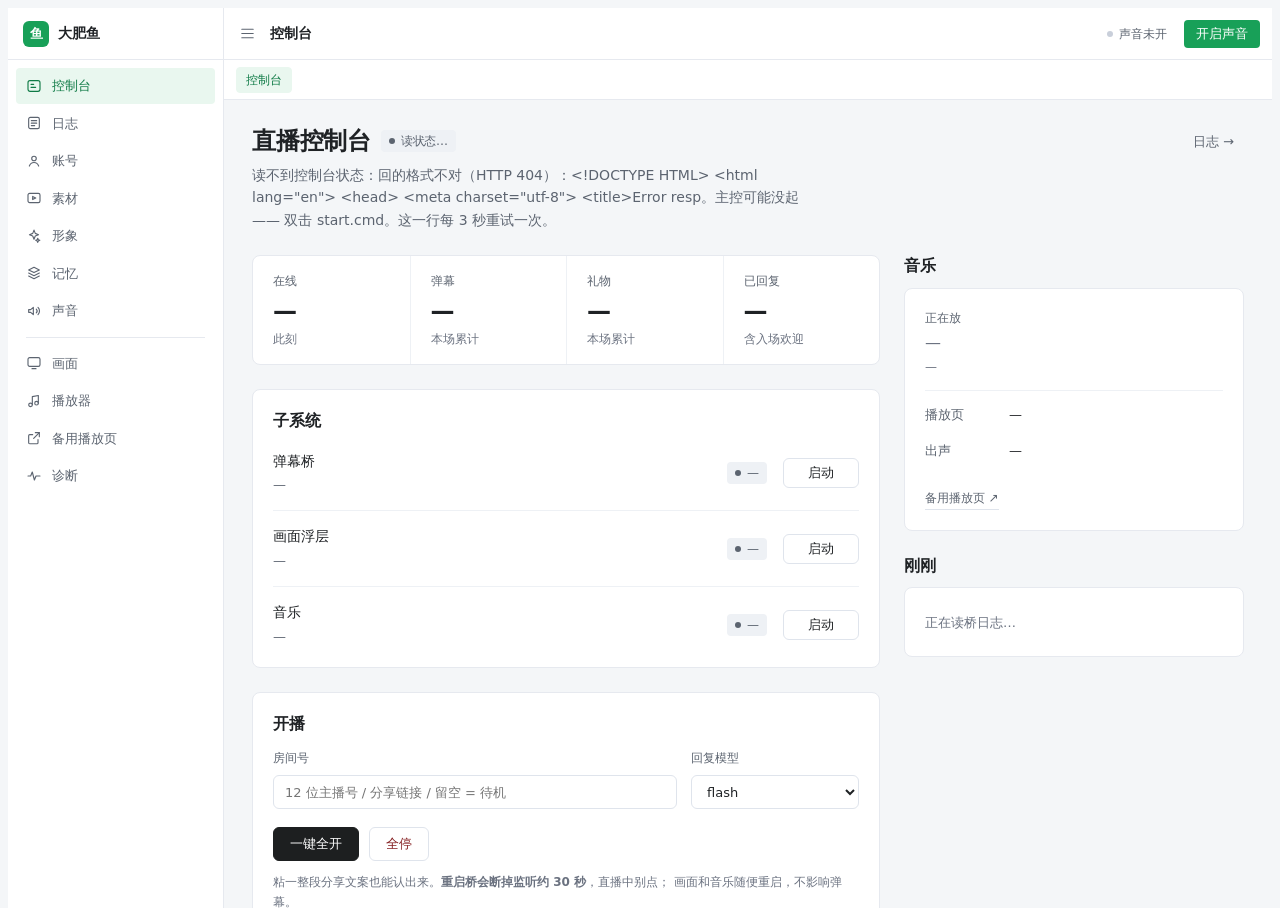
==== commit 19754a7b: "feat: 白饭账本、对话改造、多场景编辑器、一键开播 攒了 10-29 到 11-01 的一批改动，一起存档。远端当干净模板用， 素材/缓存/运行日志照旧不进仓库；新增 .taste-skill、." ====
--- a/index.html
+++ b/index.html
@@ -509,9 +509,27 @@
 
 async function auTick() {
   if (auPolling) return
-  /* 没解锁就一次都别发：一是拿了命令也放不出声（自动播放策略），
-   * 二是会把 18083 那个独立播放页的命令偷走、unlocked 冲成 0。 */
-  if (!musicUnlocked) return
+  /* 🔴 未解锁也要报活（2026-10-31 修）。
+   *
+   * 原来这里是 `if (!musicUnlocked) return` —— 连心跳一起停了。
+   * 而 `musicUnlocked` 会在**切歌时 au.play() 被浏览器拒**之后置回 false，
+   * 于是页面明明还开着，心跳却再也不发 → 桥 25 秒后判定「播放器界面没开」
+   * → 切本机 QQ 音乐 → 观众那边直接静音。日志里那句
+   * 「播放器连不上超过 25 秒（播放器界面没开）」有一半是这么来的。
+   *
+   * 现在用 peek：只打 clientAt，不取命令 —— 没解锁的页面拿了命令也放不出声，
+   * 还会把 18083 那个独立播放页的命令偷走，所以一条都不拿。 */
+  if (!musicUnlocked) {
+    auPolling = true
+    try {
+      await mApi('/client/poll?peek=1')
+    } catch {
+      /* 播放器服务没起来时不要刷屏 */
+    } finally {
+      auPolling = false
+    }
+    return
+  }
   auPolling = true
   try {
     /* unlocked 一起带上：服务端靠它区分「页面开着」和「能出声」。
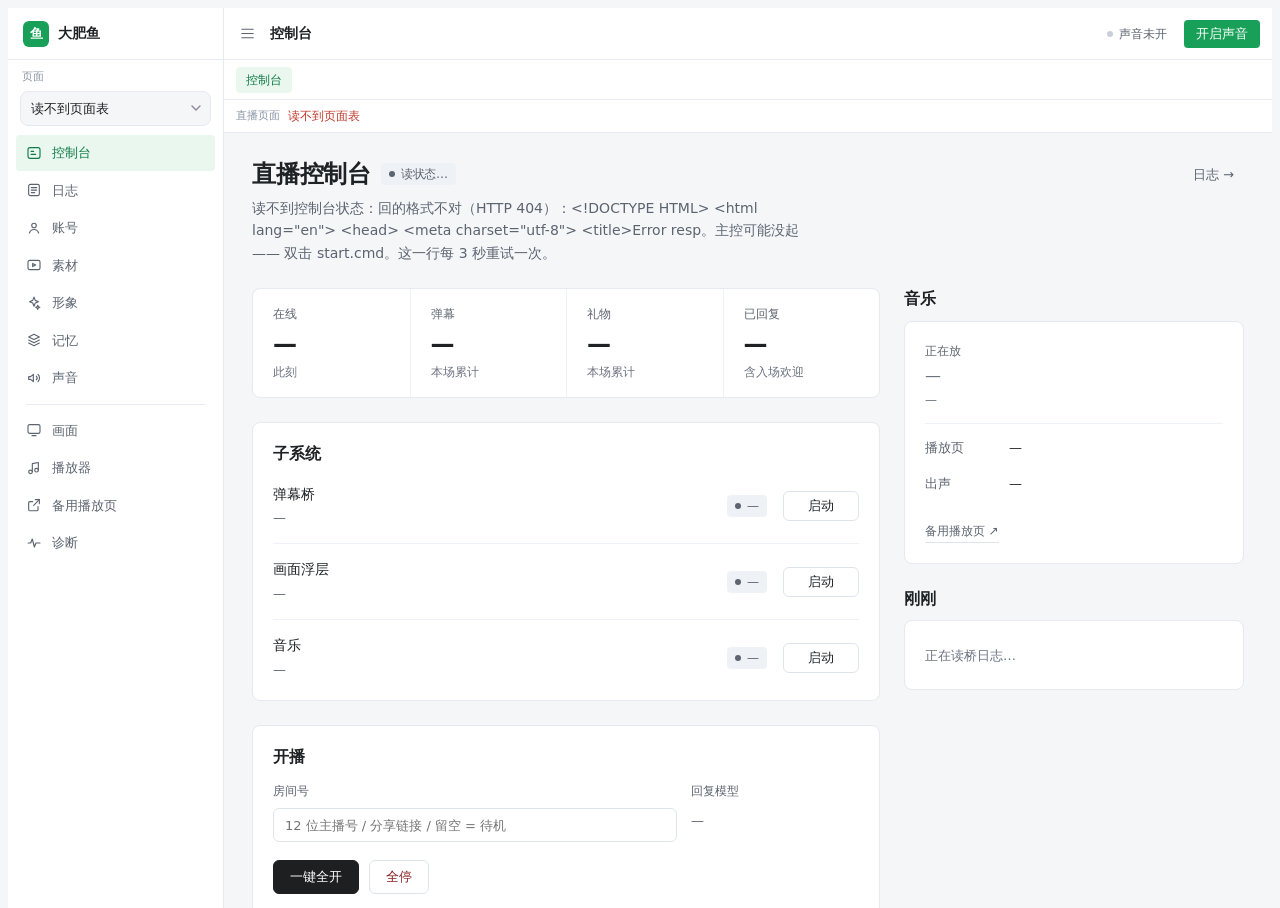
==== commit c6e3c696: "feat(panel): 画面场景系统、设置页可改 LLM 与歌单、一键开播下播 画面场景（index.html / server.mjs） - 多套画面布局存 cache/layouts/<id>." ====
--- a/index.html
+++ b/index.html
@@ -45,6 +45,24 @@
         font-size:13px;font-weight:600;flex:none}
   .btxt{font-size:14px;font-weight:600;letter-spacing:-.1px;white-space:nowrap}
   .sb.tiny .btxt{display:none}
+
+  /* ── 页面（场景）切换器 ───────────────────────────────── */
+  .scene{padding:9px 12px 1px;flex:none}
+  .scene label{display:block;font-size:11px;color:var(--muted,#8f879c);
+               margin:0 0 5px 2px;letter-spacing:.3px}
+  .scene select{
+    width:100%;appearance:none;-webkit-appearance:none;
+    background:var(--surface,#1d1a26);color:var(--on-surface,#e8e4ee);
+    border:1px solid var(--border,#2e2839);border-radius:8px;
+    padding:7px 24px 7px 10px;font:inherit;font-size:13px;cursor:pointer;
+    background-image:url("data:image/svg+xml;charset=utf8,%3Csvg xmlns='http://www.w3.org/2000/svg' viewBox='0 0 10 6'%3E%3Cpath d='M1 1l4 4 4-4' fill='none' stroke='%238f879c' stroke-width='1.4' stroke-linecap='round'/%3E%3C/svg%3E");
+    background-repeat:no-repeat;background-position:right 9px center;background-size:10px 6px;
+    transition:border-color .15s;
+  }
+  .scene select:hover{border-color:var(--muted,#4a4359)}
+  .scene select:focus{outline:none;border-color:var(--primary,#ffd166)}
+  .scene select:disabled{opacity:.5;cursor:progress}
+  .sb.tiny .scene{display:none}
 
   .nav{flex:1;overflow-y:auto;overflow-x:hidden;padding:8px}
   .sb.tiny .nav{padding:8px 6px}
@@ -105,6 +123,26 @@
            display:grid;place-items:center;border-radius:2px}
   .tbtn .x:hover{opacity:1;background:rgba(0,0,0,.07)}
 
+  /* ── 画面页顶上的页面切换条（2026-11-01）
+     侧栏只留一个「画面」入口，横屏 / 炒股竖屏在这里选。
+     点它就是真的切直播页面（停旧画面进程、起新的、写 scenes.json），
+     不是只换编辑器 —— 跟侧栏那个下拉是同一个动作，两处同步。 */
+  .scenebar{flex:none;display:flex;align-items:center;gap:6px;padding:7px 12px;
+            background:var(--surface-1);border-bottom:1px solid var(--border);
+            overflow-x:auto;overflow-y:hidden;scrollbar-width:none}
+  .scenebar::-webkit-scrollbar{display:none}
+  .scenebar .lb{font-size:11px;color:var(--muted,#8f879c);flex:none;margin-right:2px}
+  .sbtn{display:inline-flex;align-items:center;gap:6px;height:26px;padding:0 11px;
+        border-radius:var(--r-btn);font-size:12px;color:var(--on-variant);
+        border:1px solid var(--border);background:var(--surface-1);cursor:pointer;
+        white-space:nowrap;flex:none;font-family:inherit}
+  .sbtn:hover{border-color:var(--border-2);color:var(--on-surface)}
+  .sbtn.on{background:var(--primary-c);color:var(--on-primary-c);border-color:var(--primary-c)}
+  .sbtn:disabled{opacity:.55;cursor:progress}
+  .sbtn .dot{width:6px;height:6px;border-radius:50%;background:#c9cfda;flex:none}
+  .sbtn.on .dot{background:var(--primary)}
+  .sbtn .dot.live{background:#22a06b}
+
   iframe{flex:1;width:100%;border:0;display:block;background:var(--bg)}
 </style>
 </head>
@@ -114,6 +152,13 @@
     <div class="brand">
       <span class="mark">鱼</span>
       <span class="btxt">大肥鱼</span>
+    </div>
+    <!-- 页面（场景）切换：画面 + 人设 + 素材整套换，桥和音乐共用。
+         2026-11-01 主人定：「两个是不同一套的，人设不一样，提示词也不一样，
+         以后还会有更多的页面」。列表来自 /scene，不写死在这儿。 -->
+    <div class="scene">
+      <label for="sceneSel">页面</label>
+      <select id="sceneSel" title="切换直播页面（画面 / 人设 / 素材整套换，桥不动）"></select>
     </div>
     <nav class="nav" id="nav"></nav>
   </aside>
@@ -133,6 +178,12 @@
     </header>
 
     <div class="tabbar" id="tabbar"></div>
+
+    <!-- 只在「画面」页出现：横屏 / 炒股竖屏之间切。列表来自 /scene，不写死。 -->
+    <div class="scenebar" id="scenebar" hidden>
+      <span class="lb">直播页面</span>
+      <span id="scenebarBtns" style="display:contents"></span>
+    </div>
 
     <iframe id="view" title="内容区"></iframe>
   </div>
@@ -160,6 +211,8 @@
   music:'<svg viewBox="0 0 24 24"><path d="M9.5 17.5V5.5l9-1.8v11.6"/><circle cx="6.8" cy="17.8" r="2.7"/><circle cx="15.8" cy="15.3" r="2.7"/></svg>',
   ext:'<svg viewBox="0 0 24 24"><path d="M14 4h6v6"/><path d="M20 4l-8.5 8.5"/><path d="M18 14.5V19a1.6 1.6 0 01-1.6 1.6H5.6A1.6 1.6 0 014 19V8.6A1.6 1.6 0 015.6 7H10"/></svg>',
   logs:'<svg viewBox="0 0 24 24"><rect x="4" y="3.5" width="16" height="17" rx="2.5"/><path d="M8 8.5h8M8 12.2h8M8 15.9h5"/></svg>',
+  /* 炒股：K 线 + 趋势箭头，跟「画面」的显示器图标区分开 */
+  stock:'<svg viewBox="0 0 24 24"><path d="M4 19.5h16"/><path d="M6.5 19.5v-5M10 19.5V9.5M13.5 19.5v-7M17 19.5V6.5"/><path d="M4.5 9.5l4-3 3.5 2 6-4.5"/></svg>',
 }
 
 /* 页面文件表。settings 不再是一级菜单（下面拆开挂），这里只剩「哪个 id 对应哪个文件」。 */
@@ -167,7 +220,11 @@
   panel:    { file:'/panel.html',    name:'控制台' },
   logs:     { file:'/logs.html',     name:'日志'   },
   settings: { file:'/settings.html', name:'设置'   },
-  editor:   { file:'/editor.html',   name:'画面'   },
+  /* 画面页。file 只是兜底 —— 真正的地址由 editorFile() 按当前场景决定：
+   * 横屏 /editor.html、炒股 /stock/editor（后者由 :18082 的 /stock 路由直接发，
+   * 文件在 native/stock/editor.html）。
+   * 🔴 主人 2026-11-01 定「不要新开端口，都放在一起」—— 不要再写 :18084 的绝对地址。 */
+  editor:   { file:'/editor.html',     name:'画面'     },
   music:    { file:'/music.html',    name:'播放器' },
 }
 
@@ -197,6 +254,9 @@
   { id:'set:memory',  hash:'#/settings/memory',  name:'记忆',   icon:'memory',  page:'settings', tab:'memory' },
   { id:'set:audio',   hash:'#/settings/audio',   name:'声音',   icon:'audio',   page:'settings', tab:'audio' },
   { sep:true },
+  /* 画面只有一个入口（2026-11-01 主人定：「希望只有一个入口，再进入之后，
+   * 才切换不同的页面」）。横屏 / 炒股竖屏不再各占一条菜单，
+   * 进去之后在页面顶上那条切换条里选 —— 那条条同时就是「切直播页面」。 */
   { id:'editor',      hash:'#/editor',           name:'画面',   icon:'editor',  page:'editor' },
   { id:'music',       hash:'#/music',            name:'播放器', icon:'music',   page:'music' },
   /* 备用播放页在 18083 那边，是另一个端口和另一份页面，只能新标签打开。
@@ -288,6 +348,8 @@
     const t = tab || 'account'
     return ITEMS.find((e) => e.page === 'settings' && e.tab === t) || BY_ID['set:account']
   }
+  /* 老书签 #/stock 现在并进「画面」了（2026-11-01 主人要求只留一个入口） */
+  if (key === 'stock') return BY_ID.editor
   return BY_ID[key] || BY_ID.panel
 }
 
@@ -309,11 +371,17 @@
   document.title = '大肥鱼 · ' + e.name
   paintTabs()
 
+  /* 画面页顶上那条切换条只在「画面」页出现 —— 别的页面没有第二个编辑器可切 */
+  $('#scenebar').hidden = e.page !== 'editor'
+
   if (view.dataset.page !== e.page) {
     /* 换页才动 src —— 在设置里换组不动 iframe，免得整页重新取数 */
     view.dataset.page = e.page
     pendingTab = tab || ''
-    view.src = PAGES[e.page].file
+    /* 画面页的地址按**当前场景**决定：横屏 /editor.html、炒股 /stock/editor。
+     * 所以第一次路由必须等 loadScenes 回来（见文件末尾），否则会先加载横屏
+     * 编辑器再跳成炒股的，白跑一次还闪一下。 */
+    view.src = e.page === 'editor' ? editorFile() : PAGES[e.page].file
   } else if (tab) {
     clickTab(tab)
   }
@@ -389,7 +457,7 @@
   route()
 }
 
-route()
+/* 第一次路由挪到文件末尾了 —— 要先拿到场景表，画面页的编辑器地址才定得下来。 */
 </script>
 
 <script>
@@ -624,6 +692,124 @@
 /* 刷新后如果之前解锁过，先试着直接接上；被拦就等用户点 */
 if (musicUnlocked) setTimeout(() => au.play().catch(() => {}), 1200)
 paintMusic()
+
+/* ══════════════════════════════════════════════════════════════════
+ * 页面（场景）切换（2026-11-01）
+ *
+ * 一个页面 = 一套画面 + 一套人设 + 一套素材；桥和音乐是公用的。
+ * 切过去做三件事：停旧页面的画面进程、起新页面的、落盘 cache/scenes.json。
+ * 桥不用通知，它热读那个文件，下一条回复就换 system。
+ *
+ * 🔴 切换是**有代价**的（起一个 python 画面进程要几百毫秒到两秒），
+ *    所以按钮期间禁掉，别让人连点两次起出两个窗口。
+ * ══════════════════════════════════════════════════════════════════ */
+const sceneSel = $('#sceneSel')
+const scenebar = $('#scenebar')
+const scenebarBtns = $('#scenebarBtns')
+
+/* 场景表的本地副本。编辑器地址、切换条、侧栏下拉都读它。 */
+let SCENES = { active: '', list: [] }
+
+/**
+ * 当前场景的编辑器地址。
+ * scenes.json 里写了 `editor` 就用它；没写按 `render` 兜底 ——
+ * 以后加页面只要往那个 json 里填一行，这里一个字都不用改。
+ */
+function editorFile() {
+  const sc = SCENES.list.find((x) => x.id === SCENES.active) || {}
+  if (sc.editor) return sc.editor
+  return sc.render === 'stock' ? '/stock/editor' : '/editor.html'
+}
+
+/** 把场景表画到两个地方：侧栏下拉 + 画面页顶上那条。 */
+function fillScenes(j) {
+  SCENES = { active: String(j.active || ''), list: Array.isArray(j.list) ? j.list : [] }
+  const cur = SCENES.list.find((x) => x.id === SCENES.active) || {}
+  const run = j.running || {}
+
+  sceneSel.innerHTML = SCENES.list
+    .map((s) => `<option value="${s.id}"${s.id === SCENES.active ? ' selected' : ''}>${s.name}</option>`)
+    .join('')
+  sceneSel.dataset.active = SCENES.active
+  sceneSel.title = `当前页面：${cur.name || SCENES.active}（画面 / 人设 / 素材整套换，桥不动）`
+
+  /* 小圆点亮的那个 = 画面进程正在跑。绿点 = 当前这一页且活着。 */
+  scenebarBtns.innerHTML = SCENES.list
+    .map((s) => {
+      const on = s.id === SCENES.active
+      const alive = s.render === 'stock' ? run.stock : run.overlay
+      return `<button class="sbtn${on ? ' on' : ''}" data-scene="${s.id}"
+        title="${on ? '当前这一页' : '切到「' + s.name + '」'}${alive ? '（画面进程在跑）' : '（画面进程没起）'}">
+        <span class="dot${on && alive ? ' live' : ''}"></span>${s.name}</button>`
+    })
+    .join('')
+  scenebarBtns.querySelectorAll('[data-scene]').forEach((b) => {
+    b.onclick = () => switchScene(b.dataset.scene)
+  })
+}
+
+async function loadScenes() {
+  try {
+    const r = await fetch('/scene', { cache: 'no-store' })
+    fillScenes(await r.json())
+  } catch {
+    sceneSel.innerHTML = '<option>读不到页面表</option>'
+    scenebarBtns.innerHTML = '<span style="font-size:12px;color:#c0392b">读不到页面表</span>'
+  }
+}
+
+/** 把内容区换成当前场景的编辑器。切场景后必须调，否则还在拖上一页的版式。 */
+function loadEditor() {
+  view.dataset.page = 'editor'
+  view.src = editorFile()
+}
+
+/**
+ * 切直播页面。侧栏下拉和画面页顶上那条都走这一个函数。
+ * 🔴 有代价（起一个 python 画面进程几百毫秒到两秒），期间把两个入口一起禁掉，
+ *    别让人连点两次起出两个窗口。
+ */
+let switching = false
+async function switchScene(id) {
+  if (!id || switching) return
+  if (id === SCENES.active) {
+    /* 点的是当前这一页：不折腾进程，只保证编辑器显示的是对的那个 */
+    if (BY_ID[current] && BY_ID[current].page === 'editor') loadEditor()
+    return
+  }
+  switching = true
+  const back = SCENES.active
+  const btns = [...scenebarBtns.querySelectorAll('.sbtn')]
+  sceneSel.disabled = true
+  btns.forEach((b) => (b.disabled = true))
+  try {
+    const r = await fetch('/scene', {
+      method: 'POST',
+      headers: { 'Content-Type': 'application/json' },
+      body: JSON.stringify({ id }),
+    })
+    const j = await r.json()
+    if (!j.ok) throw new Error(j.error || '切换失败')
+    /* 重新拉一次：running 变了，圆点要跟着变 */
+    await loadScenes()
+    if (BY_ID[current] && BY_ID[current].page === 'editor') loadEditor()
+  } catch (e) {
+    alert('切换失败：' + (e.message || e))
+    sceneSel.value = back
+  } finally {
+    switching = false
+    sceneSel.disabled = false
+    btns.forEach((b) => (b.disabled = false))
+  }
+}
+
+sceneSel.addEventListener('change', () => switchScene(sceneSel.value))
+
+/* 🔴 第一次路由必须等场景表回来：画面页的 iframe 地址取决于当前场景，
+ *    顺序反了会先加载横屏编辑器、再跳成炒股的（闪一下，还白跑一次）。
+ *    loadScenes 内部自己 catch 了，拿不到就按默认 live 走，不会卡住不路由。 */
+loadScenes().finally(route)
+
 </script>
 </body>
 </html>
